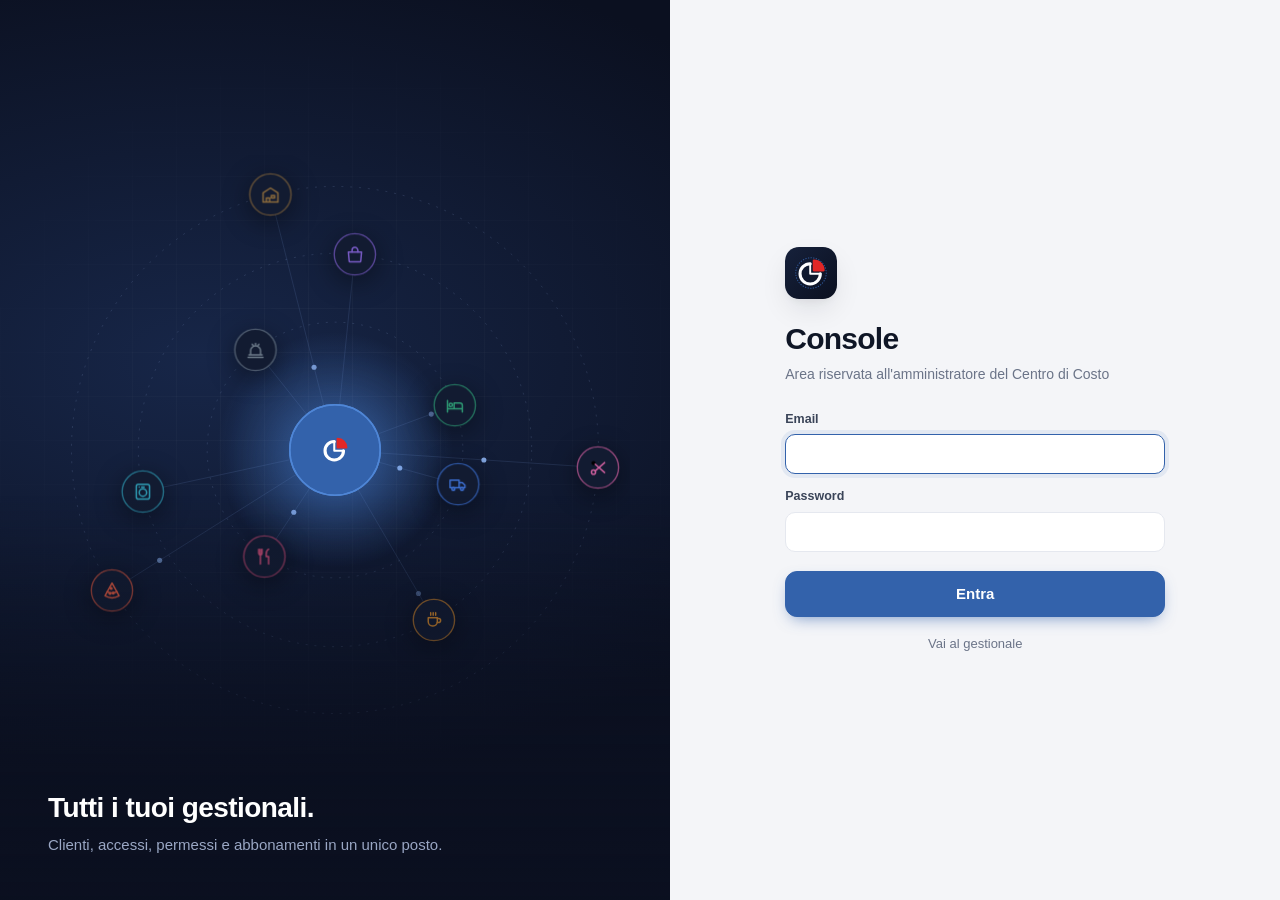
==== console/index.html @ 6904e540 "v102: Console di amministrazione separata (clienti, utenti e permessi, abbonamenti, accessi, registr" ====
<!doctype html>
<html lang="it">
<head>
  <meta charset="utf-8">
  <meta http-equiv="Content-Security-Policy" content="default-src 'self'; script-src 'self'; style-src 'self' 'unsafe-inline' https://fonts.googleapis.com; font-src https://fonts.gstatic.com; img-src 'self' data:; connect-src 'self' https://script.google.com https://script.googleusercontent.com; manifest-src 'self'; object-src 'none'; base-uri 'self'; form-action 'none'">
  <meta name="referrer" content="no-referrer">
  <meta name="robots" content="noindex, nofollow">
  <meta name="viewport" content="width=device-width, initial-scale=1, viewport-fit=cover">
  <title>Console · Centro di Costo</title>
  <meta name="theme-color" content="#0b1020">
  <script src="theme.js?v=1"></script>
  <meta name="apple-mobile-web-app-capable" content="yes">
  <meta name="mobile-web-app-capable" content="yes">
  <meta name="apple-mobile-web-app-status-bar-style" content="black-translucent">
  <meta name="apple-mobile-web-app-title" content="Console">
  <link rel="manifest" href="manifest.json">
  <link rel="icon" href="logo.svg" type="image/svg+xml">
  <link rel="apple-touch-icon" href="icon-192.png">
  <link rel="preconnect" href="https://fonts.googleapis.com"><link rel="preconnect" href="https://fonts.gstatic.com" crossorigin>
  <link href="https://fonts.googleapis.com/css2?family=Inter:wght@400;500;600;700&display=swap" rel="stylesheet">
  <link rel="stylesheet" href="console.css?v=1">
</head>
<body>
  <!-- ACCESSO -->
  <main id="gate" class="gate" hidden>
    <section class="gate-art" aria-hidden="true">
      <svg id="orbit" viewBox="0 0 600 600"></svg>
      <div class="gate-claim"><b>Tutti i tuoi gestionali.</b><span>Clienti, accessi, permessi e abbonamenti in un unico posto.</span></div>
    </section>
    <section class="gate-box">
      <form id="gate-form" class="gate-card" autocomplete="on" novalidate>
        <img src="logo.svg" alt="" class="gate-logo" width="52" height="52">
        <h1>Console</h1>
        <p class="gate-sub">Area riservata all'amministratore del Centro di Costo</p>
        <label class="fl"><span>Email</span><input id="g-email" type="email" autocomplete="username" inputmode="email" required></label>
        <label class="fl"><span>Password</span><input id="g-pw" type="password" autocomplete="current-password" required></label>
        <p id="gate-err" class="gate-err" role="alert" hidden></p>
        <button class="btn primary lg" id="g-go" type="submit"><span>Entra</span></button>
        <a class="gate-alt" href="../">Vai al gestionale</a>
      </form>
    </section>
  </main>

  <!-- CONSOLE -->
  <div id="app" class="app" hidden>
    <aside id="side" class="side">
      <div class="side-brand"><img src="logo.svg" alt="" width="34" height="34"><div><b>Console</b><span>Centro di Costo</span></div></div>
      <nav class="side-nav" id="nav">
        <a href="#panoramica" data-v="panoramica"><svg viewBox="0 0 24 24"><rect x="3" y="3" width="7" height="9" rx="1.5"/><rect x="14" y="3" width="7" height="5" rx="1.5"/><rect x="14" y="12" width="7" height="9" rx="1.5"/><rect x="3" y="16" width="7" height="5" rx="1.5"/></svg><span>Panoramica</span></a>
        <a href="#clienti" data-v="clienti"><svg viewBox="0 0 24 24"><path d="M3 21V8l9-5 9 5v13"/><path d="M9 21v-6h6v6"/></svg><span>Clienti</span><em id="nb-cli"></em></a>
        <a href="#utenti" data-v="utenti"><svg viewBox="0 0 24 24"><circle cx="9" cy="8" r="3.5"/><path d="M2.5 20a6.5 6.5 0 0 1 13 0"/><path d="M16 4.5a3.5 3.5 0 0 1 0 7M18.5 20a6.5 6.5 0 0 0-2.8-5.3"/></svg><span>Utenti e permessi</span></a>
        <a href="#incassi" data-v="incassi"><svg viewBox="0 0 24 24"><rect x="2.5" y="6" width="19" height="13" rx="2"/><path d="M2.5 10h19M6.5 15h4"/></svg><span>Abbonamenti</span><em id="nb-inc" class="warn"></em></a>
        <a href="#accessi" data-v="accessi"><svg viewBox="0 0 24 24"><rect x="5" y="11" width="14" height="10" rx="2"/><path d="M8 11V8a4 4 0 0 1 8 0v3"/></svg><span>Accessi</span><em id="nb-live" class="live"></em></a>
        <a href="#registro" data-v="registro"><svg viewBox="0 0 24 24"><path d="M12 8v4l2.5 2.5"/><circle cx="12" cy="12" r="9"/></svg><span>Registro attività</span></a>
        <a href="#impostazioni" data-v="impostazioni"><svg viewBox="0 0 24 24"><circle cx="12" cy="12" r="3"/><path d="M19.4 15a1.7 1.7 0 0 0 .3 1.8l.1.1a2 2 0 1 1-2.8 2.8l-.1-.1a1.7 1.7 0 0 0-1.8-.3 1.7 1.7 0 0 0-1 1.5V21a2 2 0 1 1-4 0v-.1a1.7 1.7 0 0 0-1.1-1.5 1.7 1.7 0 0 0-1.8.3l-.1.1a2 2 0 1 1-2.8-2.8l.1-.1a1.7 1.7 0 0 0 .3-1.8 1.7 1.7 0 0 0-1.5-1H3a2 2 0 1 1 0-4h.1a1.7 1.7 0 0 0 1.5-1.1 1.7 1.7 0 0 0-.3-1.8l-.1-.1a2 2 0 1 1 2.8-2.8l.1.1a1.7 1.7 0 0 0 1.8.3H9a1.7 1.7 0 0 0 1-1.5V3a2 2 0 1 1 4 0v.1a1.7 1.7 0 0 0 1 1.5 1.7 1.7 0 0 0 1.8-.3l.1-.1a2 2 0 1 1 2.8 2.8l-.1.1a1.7 1.7 0 0 0-.3 1.8V9a1.7 1.7 0 0 0 1.5 1H21a2 2 0 1 1 0 4h-.1a1.7 1.7 0 0 0-1.5 1z"/></svg><span>Impostazioni</span></a>
      </nav>
      <a class="side-ext" href="../" target="_blank" rel="noopener"><svg viewBox="0 0 24 24"><path d="M14 4h6v6M20 4l-9 9M18 14v5a1 1 0 0 1-1 1H5a1 1 0 0 1-1-1V7a1 1 0 0 1 1-1h5"/></svg><span>Apri il mio gestionale</span></a>
      <div class="side-me" id="side-me"></div>
    </aside>
    <div class="scrim" id="scrim" hidden></div>
    <div class="main">
      <header class="top">
        <button class="ib menu" id="menu-btn" type="button" aria-label="Menu"><svg viewBox="0 0 24 24"><path d="M4 7h16M4 12h16M4 17h10"/></svg></button>
        <div class="top-t"><h2 id="title">Panoramica</h2><span id="subtitle"></span></div>
        <label class="search" id="search-w"><svg viewBox="0 0 24 24"><circle cx="11" cy="11" r="7"/><path d="m20 20-3.5-3.5"/></svg><input id="search" type="search" placeholder="Cerca clienti e utenti…" autocomplete="off"><kbd>/</kbd><div class="search-res" id="search-res" hidden></div></label>
        <span class="sync" id="sync" title="Dati aggiornati"><i></i></span>
        <button class="btn primary" id="new-client" type="button"><svg viewBox="0 0 24 24"><path d="M12 5v14M5 12h14"/></svg><span>Nuovo cliente</span></button>
      </header>
      <section id="view" class="view" aria-live="polite"></section>
    </div>
  </div>

  <!-- pannello laterale (dettaglio cliente / utente) -->
  <aside id="drawer" class="drawer" hidden aria-modal="true" role="dialog"><div class="drawer-in" id="drawer-in"></div></aside>
  <!-- finestre -->
  <div id="modal" class="modal" hidden role="dialog" aria-modal="true"><div class="modal-card" id="modal-card"></div></div>
  <div id="toast" class="toast" role="status" hidden></div>
  <div id="splash" class="splash" aria-hidden="true"><img src="logo.svg" alt="" width="64" height="64"><i></i></div>

  <script src="../settori.js?v=101"></script>
  <script src="console.js?v=1"></script>
</body>
</html>
---- console/console.css ----
/* Centro di Costo — Console di amministrazione */
:root {
  --bg: #f4f5f8; --panel: #ffffff; --panel2: #f8f9fb; --ink: #0f1626; --ink2: #3a4458; --mut: #6b7488; --line: #e5e8ef; --line2: #eef0f4;
  --acc: #3362ab; --acc2: #4f86d6; --accs: rgba(51, 98, 171, .09); --ok: #138a63; --oks: rgba(19, 138, 99, .1); --warn: #b9740c; --warns: rgba(217, 138, 20, .12); --bad: #c93a52; --bads: rgba(201, 58, 82, .1);
  --side: #0b1020; --side2: #121a30; --sidei: #c9d2e6; --sidem: #7d89a6;
  --sh1: 0 1px 2px rgba(16, 24, 40, .05), 0 1px 3px rgba(16, 24, 40, .04); --sh2: 0 12px 32px -8px rgba(16, 24, 40, .16), 0 4px 10px -4px rgba(16, 24, 40, .08); --sh3: 0 30px 80px -20px rgba(10, 18, 40, .35);
  --r: 14px; --r2: 10px; --ease: cubic-bezier(.2, .8, .2, 1); --spring: cubic-bezier(.34, 1.4, .5, 1);
  --font: Inter, -apple-system, BlinkMacSystemFont, 'Segoe UI', Roboto, sans-serif; --mono: ui-monospace, 'SF Mono', Menlo, Consolas, monospace;
  color-scheme: light;
}
@media (prefers-color-scheme: dark) { :root:not([data-theme="light"]) {
  --bg: #0a0e17; --panel: #111725; --panel2: #151c2c; --ink: #e9edf5; --ink2: #c3cad8; --mut: #8b95ab; --line: #1f2839; --line2: #192131;
  --acc: #5b8fe0; --acc2: #7aa6ec; --accs: rgba(91, 143, 224, .13); --ok: #34c08e; --oks: rgba(52, 192, 142, .12); --warn: #e8a640; --warns: rgba(232, 166, 64, .13); --bad: #ef6b80; --bads: rgba(239, 107, 128, .12);
  --side: #070a12; --side2: #0f1525; --sh1: 0 1px 2px rgba(0, 0, 0, .3); --sh2: 0 14px 36px -10px rgba(0, 0, 0, .6); --sh3: 0 30px 80px -20px rgba(0, 0, 0, .7); color-scheme: dark; } }
:root[data-theme="dark"] {
  --bg: #0a0e17; --panel: #111725; --panel2: #151c2c; --ink: #e9edf5; --ink2: #c3cad8; --mut: #8b95ab; --line: #1f2839; --line2: #192131;
  --acc: #5b8fe0; --acc2: #7aa6ec; --accs: rgba(91, 143, 224, .13); --ok: #34c08e; --oks: rgba(52, 192, 142, .12); --warn: #e8a640; --warns: rgba(232, 166, 64, .13); --bad: #ef6b80; --bads: rgba(239, 107, 128, .12);
  --side: #070a12; --side2: #0f1525; --sh1: 0 1px 2px rgba(0, 0, 0, .3); --sh2: 0 14px 36px -10px rgba(0, 0, 0, .6); --sh3: 0 30px 80px -20px rgba(0, 0, 0, .7); color-scheme: dark;
}
* { box-sizing: border-box; }
html, body { margin: 0; height: 100%; }
body { background: var(--bg); color: var(--ink); font: 14px/1.45 var(--font); -webkit-font-smoothing: antialiased; -webkit-tap-highlight-color: transparent; overflow: hidden; }
[hidden] { display: none !important; }
a { color: inherit; text-decoration: none; }
button { font: inherit; color: inherit; cursor: pointer; }
input, select, textarea { font: inherit; color: inherit; }
h1, h2, h3, h4 { margin: 0; letter-spacing: -.01em; }
svg.i, .btn svg, .ib svg, .side-nav svg, .side-ext svg, .search svg, .filter svg { width: 18px; height: 18px; fill: none; stroke: currentColor; stroke-width: 1.8; stroke-linecap: round; stroke-linejoin: round; flex: none; }
.muted { color: var(--mut); } .small { font-size: 12.5px; } .pad { padding: 6px 2px; } .foot { margin: 14px 2px 0; }
.mono { font-family: var(--mono); letter-spacing: .02em; } .up { text-transform: uppercase; }
.link:hover { color: var(--acc); }

/* ---------- pulsanti ---------- */
.btn { display: inline-flex; align-items: center; justify-content: center; gap: 7px; height: 38px; padding: 0 15px; border-radius: 10px; border: 1px solid var(--line); background: var(--panel); color: var(--ink); font-weight: 600; font-size: 13.5px; white-space: nowrap; transition: transform .15s var(--ease), background .15s, border-color .15s, box-shadow .15s; box-shadow: var(--sh1); }
.btn:hover { border-color: color-mix(in srgb, var(--line) 50%, var(--mut)); }
.btn:active { transform: scale(.97); }
.btn.primary { background: var(--acc); border-color: var(--acc); color: #fff; box-shadow: 0 6px 16px -6px color-mix(in srgb, var(--acc) 70%, transparent); }
.btn.primary:hover { background: color-mix(in srgb, var(--acc) 88%, #000); }
.btn.ghost { background: transparent; box-shadow: none; border-color: transparent; color: var(--ink2); }
.btn.ghost:hover { background: var(--panel2); border-color: var(--line); }
.btn.danger { background: var(--bad); border-color: var(--bad); color: #fff; }
.btn.warn { color: var(--warn); border-color: color-mix(in srgb, var(--warn) 40%, var(--line)); }
.btn.sm { height: 32px; padding: 0 11px; font-size: 12.5px; border-radius: 9px; }
.btn.lg { height: 46px; font-size: 15px; border-radius: 12px; }
.btn:disabled { opacity: .55; pointer-events: none; }
.btn.loading span { opacity: 0; } .btn.loading { position: relative; }
.btn.loading::after { content: ''; position: absolute; width: 18px; height: 18px; border-radius: 50%; border: 2px solid rgba(255, 255, 255, .35); border-top-color: #fff; animation: spin .7s linear infinite; }
.ib { display: inline-grid; place-items: center; width: 36px; height: 36px; border-radius: 10px; border: 0; background: transparent; color: var(--mut); transition: background .15s, color .15s; }
.ib:hover { background: var(--panel2); color: var(--ink); }
.ib.sm { width: 30px; height: 30px; } .ib.sm svg { width: 16px; height: 16px; }
.spin { display: inline-block; width: 16px; height: 16px; border-radius: 50%; border: 2px solid color-mix(in srgb, var(--acc) 25%, transparent); border-top-color: var(--acc); animation: spin .7s linear infinite; vertical-align: -3px; }
@keyframes spin { to { transform: rotate(360deg); } }

/* ---------- campi ---------- */
.fl { display: grid; gap: 6px; margin: 0 0 13px; min-width: 0; }
.fl > span { font-size: 12.5px; font-weight: 600; color: var(--ink2); }
.fl input, .fl select, .fl textarea { width: 100%; height: 40px; padding: 0 12px; border-radius: 10px; border: 1px solid var(--line); background: var(--panel); outline: none; transition: border-color .15s, box-shadow .15s; font-size: 14px; }
.fl textarea { height: auto; padding: 10px 12px; resize: vertical; }
.fl input:focus, .fl select:focus, .fl textarea:focus { border-color: var(--acc); box-shadow: 0 0 0 4px var(--accs); }
.fl input:disabled { background: var(--panel2); color: var(--mut); }
.row { display: grid; grid-template-columns: 1fr 1fr; gap: 0 12px; } .row.three { grid-template-columns: repeat(3, 1fr); }
.check { display: flex; align-items: flex-start; gap: 10px; margin: 4px 0 14px; cursor: pointer; font-weight: 500; }
.check input { width: 18px; height: 18px; margin: 1px 0 0; accent-color: var(--acc); flex: none; }
.check.big { padding: 12px 14px; border: 1px solid var(--line); border-radius: 12px; background: var(--panel2); }
.check span { display: grid; gap: 2px; } .check small { color: var(--mut); font-weight: 400; }
/* interruttore */
.sw { appearance: none; -webkit-appearance: none; width: 42px; height: 24px; border-radius: 99px; background: color-mix(in srgb, var(--mut) 35%, var(--line)); position: relative; cursor: pointer; flex: none; transition: background .2s; margin: 0; }
.sw::after { content: ''; position: absolute; top: 3px; left: 3px; width: 18px; height: 18px; border-radius: 50%; background: #fff; box-shadow: 0 1px 3px rgba(0, 0, 0, .25); transition: transform .25s var(--spring); }
.sw:checked { background: var(--acc); } .sw:checked::after { transform: translateX(18px); }
.sw:focus-visible { outline: 3px solid var(--accs); }
/* scelte segmentate */
.seg { display: grid; grid-template-columns: 1fr 1fr; gap: 8px; margin: 0 0 12px; }
.seg-o { position: relative; cursor: pointer; }
.seg-o input { position: absolute; opacity: 0; }
.seg-o span { display: grid; gap: 1px; padding: 10px 12px; border-radius: 11px; border: 1.5px solid var(--line); background: var(--panel); transition: border-color .15s, background .15s, box-shadow .15s; }
.seg-o b { font-size: 13.5px; } .seg-o small { color: var(--mut); font-size: 12px; }
.seg-o input:checked + span { border-color: var(--acc); background: var(--accs); box-shadow: 0 0 0 3px var(--accs); }
.seg-o.bloccato input:checked + span { border-color: var(--bad); background: var(--bads); box-shadow: 0 0 0 3px var(--bads); }
.seg-o input:focus-visible + span { outline: 2px solid var(--acc); }
.segm { display: inline-flex; padding: 3px; border-radius: 10px; background: var(--panel2); border: 1px solid var(--line); }
.segm button { border: 0; background: transparent; padding: 5px 11px; border-radius: 7px; font-size: 12.5px; font-weight: 600; color: var(--mut); }
.segm button.on { background: var(--panel); color: var(--ink); box-shadow: var(--sh1); }

/* ---------- pillole e stati ---------- */
.pill { display: inline-flex; align-items: center; gap: 5px; height: 22px; padding: 0 8px; border-radius: 99px; font-size: 11.5px; font-weight: 600; background: var(--panel2); color: var(--ink2); border: 1px solid var(--line); white-space: nowrap; }
.pill svg { width: 13px; height: 13px; }
.pill.ok { background: var(--oks); color: var(--ok); border-color: transparent; } .pill.warn { background: var(--warns); color: var(--warn); border-color: transparent; } .pill.bad { background: var(--bads); color: var(--bad); border-color: transparent; }
.pill.p-pro { background: linear-gradient(135deg, #2b4f8f, #5a3fa8); color: #fff; border-color: transparent; } .pill.p-base { background: var(--accs); color: var(--acc); border-color: transparent; } .pill.p-prova { background: var(--warns); color: var(--warn); border-color: transparent; }
.pill.r-lettura { background: var(--panel2); } .pill.r-admin { background: var(--side); color: #fff; border-color: transparent; } .pill.lim { background: var(--warns); color: var(--warn); border-color: transparent; }
.pill.code { cursor: pointer; font-family: var(--mono); } .pill.code:hover { border-color: var(--acc); color: var(--acc); }
.st { display: inline-flex; align-items: center; gap: 6px; font-size: 12px; font-weight: 600; }
.st i { width: 8px; height: 8px; border-radius: 50%; background: currentColor; box-shadow: 0 0 0 3px color-mix(in srgb, currentColor 18%, transparent); }
.st-on { color: var(--ok); } .st-soon { color: var(--warn); } .st-late { color: var(--bad); } .st-off { color: var(--mut); }
.st-on i { animation: beat 2.4s ease-in-out infinite; }
@keyframes beat { 50% { box-shadow: 0 0 0 6px color-mix(in srgb, currentColor 0%, transparent); } }
.late { color: var(--bad); } .soon { color: var(--warn); }
.live { color: var(--ok); font-weight: 600; }
.you { font-style: normal; font-size: 10.5px; font-weight: 700; padding: 1px 6px; border-radius: 6px; background: var(--accs); color: var(--acc); margin-left: 4px; vertical-align: 1px; }
.av { display: inline-grid; place-items: center; width: 38px; height: 38px; border-radius: 50%; background: linear-gradient(135deg, color-mix(in srgb, var(--acc) 22%, var(--panel)), color-mix(in srgb, var(--acc) 8%, var(--panel))); color: var(--acc); font-weight: 700; font-size: 13px; flex: none; position: relative; letter-spacing: .02em; }
.av.on::after { content: ''; position: absolute; right: -1px; bottom: -1px; width: 11px; height: 11px; border-radius: 50%; background: var(--ok); border: 2px solid var(--panel); }
.av.sm { width: 32px; height: 32px; font-size: 11.5px; } .av.xs { width: 26px; height: 26px; font-size: 10px; border: 2px solid var(--panel); } .av.lg { width: 58px; height: 58px; font-size: 19px; }
.av.more { background: var(--panel2); color: var(--mut); }
.tile { display: inline-grid; place-items: center; width: 42px; height: 42px; border-radius: 12px; flex: none; background: color-mix(in srgb, var(--c) 14%, var(--panel)); color: var(--c); box-shadow: inset 0 0 0 1px color-mix(in srgb, var(--c) 18%, transparent); }
.tile svg { width: 22px; height: 22px; fill: none; stroke: currentColor; stroke-width: 1.7; stroke-linecap: round; stroke-linejoin: round; }
.tile.sm { width: 34px; height: 34px; border-radius: 10px; } .tile.sm svg { width: 18px; height: 18px; }
.tile.xs { width: 24px; height: 24px; border-radius: 7px; } .tile.xs svg { width: 14px; height: 14px; }
.tile.lg { width: 58px; height: 58px; border-radius: 16px; } .tile.lg svg { width: 30px; height: 30px; }
.tile.xl { width: 84px; height: 84px; border-radius: 24px; } .tile.xl svg { width: 42px; height: 42px; }

/* ---------- accesso ---------- */
.gate { position: fixed; inset: 0; display: grid; grid-template-columns: 1.1fr 1fr; background: var(--side); color: #fff; overflow: auto; }
.gate-art { position: relative; display: grid; place-items: center; overflow: hidden; background: radial-gradient(1200px 700px at 30% 40%, #172648 0%, #0b1020 60%); }
.gate-art::before { content: ''; position: absolute; inset: 0; background-image: linear-gradient(rgba(255, 255, 255, .035) 1px, transparent 1px), linear-gradient(90deg, rgba(255, 255, 255, .035) 1px, transparent 1px); background-size: 44px 44px; mask-image: radial-gradient(circle at 50% 45%, #000 0%, transparent 70%); }
#orbit { width: min(88%, 620px); height: auto; position: relative; }
.o-ring { fill: none; stroke: rgba(160, 185, 235, .16); stroke-width: 1; stroke-dasharray: 2 7; animation: ringin 1.4s var(--ease) both; animation-delay: calc(var(--i) * 140ms); transform-origin: 300px 300px; }
@keyframes ringin { from { opacity: 0; transform: scale(.7); } }
.o-glow { animation: glow 4s ease-in-out infinite; transform-origin: 300px 300px; } @keyframes glow { 50% { opacity: .6; transform: scale(1.08); } }
.o-hub-b { fill: #3362ab; filter: drop-shadow(0 10px 30px rgba(51, 98, 171, .6)); }
.o-pulse { fill: none; stroke: #4f86d6; stroke-width: 1.5; transform-origin: 300px 300px; animation: pulse 3s ease-out infinite; } .o-pulse.d2 { animation-delay: 1.5s; }
@keyframes pulse { from { transform: scale(1); opacity: .8; } to { transform: scale(2.6); opacity: 0; } }
.o-link { stroke: rgba(130, 165, 230, .14); stroke-width: 1; }
.o-pkt { fill: #8fb6f5; }
.o-node > circle { fill: #121b31; stroke: color-mix(in srgb, var(--c) 70%, #fff 0%); stroke-width: 1.4; filter: drop-shadow(0 6px 14px rgba(0, 0, 0, .45)); }
.o-node path, .o-node circle:not(:first-child), .o-node rect { fill: none; stroke: var(--c); stroke-width: 1.8; stroke-linecap: round; stroke-linejoin: round; }
.o-node { animation: nodein .9s var(--spring) both; animation-delay: calc(300ms + var(--i) * 70ms); }
@keyframes nodein { from { opacity: 0; } }
.gate-art::after { content: ''; position: absolute; inset: 55% 0 0; background: linear-gradient(transparent, rgba(11, 16, 32, .92)); pointer-events: none; }
.gate-claim { z-index: 1; position: absolute; left: 48px; bottom: 44px; display: grid; gap: 6px; max-width: 420px; animation: up .9s .5s var(--ease) both; }
.gate-claim b { font-size: 28px; letter-spacing: -.02em; } .gate-claim span { color: #9aa7c4; font-size: 15px; }
.gate-box { display: grid; place-items: center; padding: 32px 20px; background: var(--bg); color: var(--ink); }
.gate-card { width: min(380px, 100%); display: grid; animation: up .7s var(--ease) both; }
.gate-logo { border-radius: 14px; box-shadow: var(--sh2); margin-bottom: 18px; }
.gate-card h1 { font-size: 30px; letter-spacing: -.025em; }
.gate-sub { color: var(--mut); margin: 4px 0 26px; }
.gate-card .btn { margin-top: 6px; }
.gate-err { margin: 0 0 10px; padding: 10px 12px; border-radius: 10px; background: var(--bads); color: var(--bad); font-weight: 500; font-size: 13px; }
.gate-alt { justify-self: center; margin-top: 18px; color: var(--mut); font-size: 13px; } .gate-alt:hover { color: var(--acc); }
.shake { animation: shake .45s; } @keyframes shake { 20%, 60% { transform: translateX(-7px); } 40%, 80% { transform: translateX(7px); } }
@keyframes up { from { opacity: 0; transform: translateY(14px); } }

/* ---------- struttura ---------- */
.app { display: grid; grid-template-columns: 252px 1fr; height: 100%; }
.side { background: var(--side); color: var(--sidei); display: flex; flex-direction: column; padding: 18px 12px 12px; min-height: 0; position: relative; overflow: hidden; }
.side::before { content: ''; position: absolute; inset: -40% -60% auto auto; width: 340px; height: 340px; background: radial-gradient(circle, rgba(79, 134, 214, .22), transparent 70%); pointer-events: none; }
.side-brand { display: flex; align-items: center; gap: 11px; padding: 4px 10px 22px; position: relative; }
.side-brand img { border-radius: 10px; box-shadow: 0 6px 16px rgba(0, 0, 0, .4); }
.side-brand div { display: grid; line-height: 1.2; } .side-brand b { color: #fff; font-size: 15.5px; } .side-brand span { color: var(--sidem); font-size: 12px; }
.side-nav { display: grid; gap: 2px; position: relative; }
.side-nav a, .side-ext { display: flex; align-items: center; gap: 11px; height: 40px; padding: 0 12px; border-radius: 10px; color: var(--sidei); font-weight: 500; transition: background .15s, color .15s; position: relative; }
.side-nav a:hover, .side-ext:hover { background: rgba(255, 255, 255, .05); color: #fff; }
.side-nav a.on { background: linear-gradient(90deg, rgba(79, 134, 214, .22), rgba(79, 134, 214, .06)); color: #fff; }
.side-nav a.on::before { content: ''; position: absolute; left: -12px; top: 9px; bottom: 9px; width: 3px; border-radius: 0 3px 3px 0; background: #6fa0ea; animation: barin .3s var(--ease); }
@keyframes barin { from { transform: scaleY(0); } }
.side-nav a.on svg { color: #8fb6f5; }
.side-nav em { margin-left: auto; font-style: normal; font-size: 11px; font-weight: 700; min-width: 20px; height: 20px; padding: 0 6px; border-radius: 99px; display: grid; place-items: center; background: rgba(255, 255, 255, .08); color: var(--sidei); }
.side-nav em:empty { display: none; } .side-nav em.warn { background: rgba(232, 166, 64, .2); color: #f1bb62; } .side-nav em.live { background: rgba(52, 192, 142, .18); color: #4fd6a4; }
.side-nav em.live::before { content: ''; width: 6px; height: 6px; border-radius: 50%; background: currentColor; margin-right: 4px; animation: blink 1.6s infinite; display: inline-block; }
.side-nav em.live { display: inline-flex; align-items: center; }
@keyframes blink { 50% { opacity: .3; } }
.side-ext { margin-top: auto; color: var(--sidem); font-size: 13px; }
.side-me { display: flex; align-items: center; gap: 10px; padding: 12px 8px 4px; margin-top: 8px; border-top: 1px solid rgba(255, 255, 255, .07); }
.side-me .av { background: rgba(255, 255, 255, .08); color: #fff; }
.side-me div { display: grid; min-width: 0; flex: 1; line-height: 1.3; } .side-me b { color: #fff; font-size: 13px; } .side-me span { color: var(--sidem); font-size: 11.5px; overflow: hidden; text-overflow: ellipsis; white-space: nowrap; }
.side-me .ib { color: var(--sidem); } .side-me .ib:hover { background: rgba(255, 255, 255, .07); color: #fff; }
.main { display: flex; flex-direction: column; min-width: 0; min-height: 0; }
.top { display: flex; align-items: center; gap: 14px; padding: 16px 28px; border-bottom: 1px solid var(--line); background: color-mix(in srgb, var(--bg) 85%, transparent); backdrop-filter: blur(12px); position: relative; z-index: 5; }
.top .menu { display: none; }
.top-t { display: grid; min-width: 0; flex: 1; } .top-t h2 { font-size: 21px; letter-spacing: -.02em; } .top-t span { color: var(--mut); font-size: 13px; white-space: nowrap; overflow: hidden; text-overflow: ellipsis; }
.top-t span::first-letter { text-transform: uppercase; }
.search { position: relative; display: flex; align-items: center; gap: 8px; width: 290px; height: 38px; padding: 0 10px 0 12px; border-radius: 10px; border: 1px solid var(--line); background: var(--panel); color: var(--mut); transition: border-color .15s, box-shadow .15s, width .3s var(--ease); }
.search:focus-within { border-color: var(--acc); box-shadow: 0 0 0 4px var(--accs); width: 340px; }
.search input { flex: 1; min-width: 0; border: 0; outline: 0; background: transparent; color: var(--ink); height: 100%; }
.search kbd { font: 600 11px var(--font); padding: 1px 6px; border-radius: 5px; border: 1px solid var(--line); color: var(--mut); }
.search-res { position: absolute; top: calc(100% + 6px); left: 0; right: 0; background: var(--panel); border: 1px solid var(--line); border-radius: 12px; box-shadow: var(--sh2); padding: 6px; z-index: 30; animation: pop .18s var(--ease); max-height: 70vh; overflow: auto; }
.search-res small { display: block; padding: 6px 8px 3px; color: var(--mut); font-size: 11px; font-weight: 700; text-transform: uppercase; letter-spacing: .05em; }
.search-res a { display: flex; align-items: center; gap: 10px; padding: 7px 8px; border-radius: 8px; color: var(--ink); }
.search-res a:hover { background: var(--panel2); }
.search-res a span { display: grid; min-width: 0; } .search-res em { font-style: normal; color: var(--mut); font-size: 12px; }
.search-res p { margin: 8px; color: var(--mut); }
@keyframes pop { from { opacity: 0; transform: translateY(-4px) scale(.98); } }
.sync { width: 10px; height: 10px; border-radius: 50%; display: grid; place-items: center; flex: none; }
.sync i { width: 8px; height: 8px; border-radius: 50%; background: var(--mut); }
.sync.ok i { background: var(--ok); } .sync.err i { background: var(--bad); } .sync.old i { background: var(--warn); }
.sync.busy i { background: var(--acc); animation: blink .8s infinite; }
.view { flex: 1; overflow: auto; padding: 24px 28px 48px; scroll-behavior: auto; }
.view > *, .view .stag > *, .view .card { animation: up .55s var(--ease) both; }
.view .stag > * { animation-delay: calc(var(--i, 0) * 50ms); }
.view .stag > :nth-child(1) { --i: 0; } .view .stag > :nth-child(2) { --i: 1; } .view .stag > :nth-child(3) { --i: 2; } .view .stag > :nth-child(4) { --i: 3; } .view .stag > :nth-child(5) { --i: 4; } .view .stag > :nth-child(6) { --i: 5; } .view .stag > :nth-child(7) { --i: 6; } .view .stag > :nth-child(n+8) { --i: 7; }
.view .stag-1 { animation-delay: 120ms; } .view .stag-2 { animation-delay: 180ms; } .view .stag-3 { animation-delay: 240ms; } .view .stag-4 { animation-delay: 300ms; }
.view.still *, .view.still { animation: none !important; }

/* ---------- griglie, card, kpi ---------- */
.grid { display: grid; gap: 16px; margin-bottom: 16px; }
.grid.kpis { grid-template-columns: repeat(4, minmax(0, 1fr)); } .grid.kpis.three { grid-template-columns: repeat(3, minmax(0, 1fr)); }
.grid.two { grid-template-columns: minmax(0, 1.35fr) minmax(0, 1fr); } .grid.two.wide-l { grid-template-columns: minmax(0, 1.6fr) minmax(0, 1fr); }
.card { background: var(--panel); border: 1px solid var(--line); border-radius: var(--r); padding: 18px 20px; box-shadow: var(--sh1); min-width: 0; margin-bottom: 16px; }
.grid > .card { margin-bottom: 0; }
.card.flat { box-shadow: none; padding: 10px 14px; }
.card-h { display: flex; align-items: center; gap: 10px; margin-bottom: 14px; } .card-h h3 { font-size: 15px; flex: 1; }
.kpi { position: relative; display: grid; gap: 4px; align-content: start; padding: 16px 18px; background: var(--panel); border: 1px solid var(--line); border-radius: var(--r); box-shadow: var(--sh1); overflow: hidden; min-width: 0; transition: transform .2s var(--ease), box-shadow .2s; }
a.kpi:hover { transform: translateY(-2px); box-shadow: var(--sh2); }
.kpi-l { color: var(--mut); font-size: 12.5px; font-weight: 600; }
.kpi b { font-size: 28px; letter-spacing: -.03em; font-weight: 700; font-variant-numeric: tabular-nums; line-height: 1.15; }
.kpi small { color: var(--mut); font-size: 12px; white-space: nowrap; overflow: hidden; text-overflow: ellipsis; position: relative; }
.kpi.acc { background: linear-gradient(140deg, color-mix(in srgb, var(--acc) 10%, var(--panel)), var(--panel) 60%); }
.kpi.warn b { color: var(--warn); }
.kpi.live b::after { content: ''; display: inline-block; width: 8px; height: 8px; border-radius: 50%; background: var(--ok); margin-left: 8px; vertical-align: 6px; box-shadow: 0 0 0 0 var(--ok); animation: ping 2s infinite; }
@keyframes ping { 0% { box-shadow: 0 0 0 0 color-mix(in srgb, var(--ok) 60%, transparent); } 80%, 100% { box-shadow: 0 0 0 9px transparent; } }
.kpi .spark { position: absolute; right: 12px; top: 14px; width: 92px; height: 30px; opacity: .95; }
.spark .l { fill: none; stroke-width: 2; stroke-linecap: round; stroke-linejoin: round; stroke-dasharray: 1; stroke-dashoffset: 1; animation: draw 1.3s .2s var(--ease) forwards; vector-effect: non-scaling-stroke; }
.spark .a { opacity: .1; animation: fade 1s .6s both; }
.view.still .spark .l, .drawer .spark .l { stroke-dashoffset: 0; }
@keyframes draw { to { stroke-dashoffset: 0; } } @keyframes fade { from { opacity: 0; } }
.sk { position: relative; overflow: hidden; min-height: 104px; }
.sk.tall { min-height: 280px; }
.sk::after { content: ''; position: absolute; inset: 0; background: linear-gradient(100deg, transparent 20%, color-mix(in srgb, var(--line) 70%, transparent) 50%, transparent 80%); animation: shim 1.3s infinite; }
@keyframes shim { from { transform: translateX(-100%); } to { transform: translateX(100%); } }
.kpi.sk i { display: block; height: 10px; border-radius: 6px; background: var(--line2); width: 40%; } .kpi.sk i:nth-child(2) { height: 24px; width: 60%; margin: 6px 0; } .kpi.sk i:nth-child(3) { width: 75%; }
.banner { display: flex; align-items: center; gap: 12px; padding: 13px 16px; border-radius: 12px; background: var(--accs); color: var(--ink); margin-bottom: 16px; }
.banner > svg { color: var(--acc); width: 22px; height: 22px; }
.banner div { display: grid; flex: 1; } .banner span { color: var(--ink2); font-size: 13px; }
.banner.warn { background: var(--warns); } .banner.warn > svg { color: var(--warn); } .banner.bad { background: var(--bads); } .banner.bad > svg { color: var(--bad); }
.empty { display: grid; justify-items: center; text-align: center; gap: 6px; padding: 26px 10px; color: var(--mut); }
.empty b { color: var(--ink); font-size: 15px; } .empty span { max-width: 380px; } .empty .btn { margin-top: 8px; }
.empty-art { width: 120px; height: 80px; fill: none; stroke: color-mix(in srgb, var(--mut) 45%, transparent); stroke-width: 1.5; margin-bottom: 6px; }
.empty-art circle { fill: currentColor; stroke: none; opacity: .5; } .empty-art .ln { stroke: var(--acc); stroke-width: 2.2; stroke-dasharray: 120; stroke-dashoffset: 120; animation: dash 1.6s .3s var(--ease) forwards; stroke-linecap: round; stroke-linejoin: round; }
@keyframes dash { to { stroke-dashoffset: 0; } }

/* ---------- grafici ---------- */
.chart { width: 100%; height: auto; display: block; overflow: visible; }
.chart .grid line { stroke: var(--line2); stroke-width: 1; vector-effect: non-scaling-stroke; }
.chart text { fill: var(--mut); font-size: 11px; font-family: var(--font); }
.bars .bar rect:first-child { fill: color-mix(in srgb, var(--acc) 30%, var(--panel)); transform-box: fill-box; transform-origin: 50% 100%; animation: grow .8s var(--ease) both; animation-delay: calc(var(--i) * 40ms + 100ms); transition: fill .15s; }
.bars .bar.hi rect:first-child { fill: var(--acc); }
.bars .bar:hover rect:first-child { fill: var(--acc2); }
.bars .hit { fill: transparent; }
.bars .val { font-weight: 600; fill: var(--ink2); animation: fade .4s both; animation-delay: calc(var(--i) * 40ms + 700ms); }
@keyframes grow { from { transform: scaleY(0); } }
.mix { display: grid; grid-template-columns: 170px 1fr; gap: 22px; align-items: center; }
.donut { position: relative; width: 170px; height: 170px; }
.donut svg { width: 100%; height: 100%; transform: rotate(-90deg); }
.donut circle { fill: none; stroke-width: 5.2; }
.donut circle:not(.track) { animation: seg 1s var(--ease) both; animation-delay: calc(var(--i) * 120ms + 150ms); stroke-linecap: butt; }
.donut .track { stroke: var(--line2); }
@keyframes seg { from { stroke-dasharray: 0 100; } }
.donut-c { position: absolute; inset: 0; display: grid; place-content: center; text-align: center; }
.donut-c b { font-size: 30px; letter-spacing: -.03em; line-height: 1; } .donut-c span { color: var(--mut); font-size: 12px; }
.legend { list-style: none; margin: 0; padding: 0; display: grid; gap: 7px; }
.legend li { display: flex; align-items: center; gap: 9px; font-size: 13px; }
.legend i { width: 10px; height: 10px; border-radius: 3px; background: var(--c); flex: none; }
.legend span { flex: 1; min-width: 0; overflow: hidden; text-overflow: ellipsis; white-space: nowrap; } .legend b { font-variant-numeric: tabular-nums; }
.plans { display: grid; grid-template-columns: repeat(3, 1fr); gap: 10px; margin-top: 18px; padding-top: 16px; border-top: 1px solid var(--line2); }
.plan { display: grid; gap: 3px; } .plan span { color: var(--mut); font-size: 12px; font-weight: 600; } .plan b { font-size: 19px; }
.plan i { display: block; height: 5px; border-radius: 9px; background: var(--line2); position: relative; overflow: hidden; }
.plan i::after { content: ''; position: absolute; inset: 0 auto 0 0; width: var(--w); border-radius: 9px; background: var(--acc); animation: wgrow 1s .3s var(--ease) both; }
.plan.p-prova i::after { background: var(--warn); } .plan.p-pro i::after { background: linear-gradient(90deg, #2b4f8f, #5a3fa8); }
@keyframes wgrow { from { width: 0; } }
.ring { position: relative; width: 112px; height: 112px; flex: none; }
.ring svg { width: 100%; height: 100%; transform: rotate(-90deg); }
.ring circle { fill: none; stroke-width: 3.4; } .ring .track { stroke: var(--line2); }
.ring .v { stroke: var(--ok); stroke-linecap: round; animation: seg 1.1s .15s var(--ease) both; }
.ring.s-soon .v { stroke: var(--warn); } .ring.s-late .v, .ring.s-off .v { stroke: var(--bad); }
.ring > div { position: absolute; inset: 0; display: grid; place-content: center; text-align: center; }
.ring b { font-size: 26px; letter-spacing: -.03em; line-height: 1; } .ring span { font-size: 11px; color: var(--mut); }

/* ---------- liste ---------- */
.todo { list-style: none; margin: 0; padding: 0; display: grid; }
.todo li { display: flex; align-items: center; gap: 10px; padding: 9px 0; border-top: 1px solid var(--line2); }
.todo li:first-child { border-top: 0; }
.todo li > a { display: flex; align-items: center; gap: 11px; flex: 1; min-width: 0; }
.todo li > a span { display: grid; min-width: 0; } .todo b { font-weight: 600; overflow: hidden; text-overflow: ellipsis; white-space: nowrap; } .todo small { color: var(--mut); font-size: 12px; }
.todo small.late { color: var(--bad); font-weight: 600; } .todo small.soon { color: var(--warn); font-weight: 600; }
.todo .calm { color: var(--ink2); } .todo .calm svg { color: var(--ok); width: 22px; height: 22px; } .todo .calm a { color: var(--acc); font-weight: 600; }
.todo .amt { font-weight: 600; font-variant-numeric: tabular-nums; }
.tl { list-style: none; margin: 0; padding: 0; position: relative; }
.tl::before { content: ''; position: absolute; left: 15px; top: 8px; bottom: 8px; width: 1.5px; background: var(--line2); }
.tl li { display: flex; gap: 12px; padding: 7px 0; position: relative; animation: up .45s var(--ease) both; animation-delay: calc(var(--i) * 35ms + 150ms); }
.tl-i { width: 32px; height: 32px; border-radius: 50%; display: grid; place-items: center; background: var(--panel); border: 1.5px solid var(--line); color: var(--mut); flex: none; position: relative; }
.tl-i svg { width: 15px; height: 15px; }
.tl .t-ok .tl-i { color: var(--ok); border-color: color-mix(in srgb, var(--ok) 35%, var(--line)); background: color-mix(in srgb, var(--ok) 7%, var(--panel)); }
.tl .t-bad .tl-i { color: var(--bad); border-color: color-mix(in srgb, var(--bad) 35%, var(--line)); background: color-mix(in srgb, var(--bad) 7%, var(--panel)); }
.tl .t-acc .tl-i { color: var(--acc); border-color: color-mix(in srgb, var(--acc) 35%, var(--line)); background: color-mix(in srgb, var(--acc) 7%, var(--panel)); }
.tl li > div { display: grid; min-width: 0; padding-top: 1px; } .tl b { font-size: 13.5px; } .tl span { color: var(--ink2); font-size: 13px; overflow-wrap: anywhere; } .tl small { color: var(--mut); font-size: 12px; } .tl small a { color: var(--acc); }

/* ---------- barra filtri ---------- */
.bar { display: flex; align-items: center; gap: 10px; margin-bottom: 18px; flex-wrap: wrap; }
.chips { display: flex; gap: 6px; flex-wrap: wrap; flex: 1; min-width: 0; }
.chip { display: inline-flex; align-items: center; gap: 6px; height: 32px; padding: 0 12px; border-radius: 99px; border: 1px solid var(--line); background: var(--panel); font-size: 13px; font-weight: 600; color: var(--ink2); transition: all .15s; }
.chip em { font-style: normal; font-size: 11.5px; color: var(--mut); font-weight: 600; }
.chip:hover { border-color: color-mix(in srgb, var(--line) 50%, var(--mut)); }
.chip.on { background: var(--ink); border-color: var(--ink); color: var(--panel); } .chip.on em { color: color-mix(in srgb, var(--panel) 70%, transparent); }
.filter { display: flex; align-items: center; gap: 8px; height: 36px; padding: 0 12px; border-radius: 10px; border: 1px solid var(--line); background: var(--panel); color: var(--mut); width: 240px; }
.filter:focus-within { border-color: var(--acc); box-shadow: 0 0 0 4px var(--accs); }
.filter input { border: 0; outline: 0; background: transparent; flex: 1; min-width: 0; height: 100%; color: var(--ink); }
.sec-t { margin: 28px 0 12px; font-size: 13px; color: var(--mut); text-transform: uppercase; letter-spacing: .06em; }

/* ---------- card clienti ---------- */
.cards { display: grid; grid-template-columns: repeat(auto-fill, minmax(300px, 1fr)); gap: 14px; }
.cc { display: grid; gap: 12px; padding: 16px 16px 14px; background: var(--panel); border: 1px solid var(--line); border-radius: var(--r); box-shadow: var(--sh1); position: relative; overflow: hidden; transition: transform .22s var(--ease), box-shadow .22s, border-color .22s; }
.cc::before { content: ''; position: absolute; inset: 0 0 auto; height: 3px; background: var(--c); opacity: 0; transition: opacity .2s; }
.cc:hover { transform: translateY(-3px); box-shadow: var(--sh2); border-color: color-mix(in srgb, var(--c) 35%, var(--line)); }
.cc:hover::before { opacity: 1; }
.cc.s-off { opacity: .72; } .cc.s-off .tile { filter: grayscale(.8); }
.cc-h { display: flex; align-items: center; gap: 12px; }
.cc-n { display: grid; min-width: 0; flex: 1; } .cc-n b { font-size: 15px; overflow: hidden; text-overflow: ellipsis; white-space: nowrap; } .cc-n span { color: var(--mut); font-size: 12.5px; overflow: hidden; text-overflow: ellipsis; white-space: nowrap; }
.cc-s { display: flex; align-items: center; justify-content: space-between; gap: 10px; font-size: 12.5px; }
.meter { height: 5px; border-radius: 9px; background: var(--line2); overflow: hidden; }
.meter i { display: block; height: 100%; width: var(--w); border-radius: 9px; background: var(--ok); animation: wgrow 1s .2s var(--ease) both; }
.meter.s-soon i { background: var(--warn); } .meter.s-late i, .meter.s-off i { background: var(--bad); }
.cc-f { display: flex; align-items: center; gap: 10px; padding-top: 10px; border-top: 1px solid var(--line2); }
.cc-f b { margin-left: auto; font-size: 14px; font-variant-numeric: tabular-nums; } .cc-f b small { color: var(--mut); font-weight: 500; font-size: 11.5px; }
.avs { display: flex; align-items: center; } .avs .av + .av { margin-left: -8px; }
.live-dot { display: inline-flex; align-items: center; gap: 5px; font-size: 11.5px; font-weight: 700; color: var(--ok); }
.live-dot::before { content: ''; width: 7px; height: 7px; border-radius: 50%; background: var(--ok); animation: ping 2s infinite; }
.cards.own .cc { background: var(--panel2); box-shadow: none; }

/* ---------- tabella utenti ---------- */
.table { background: var(--panel); border: 1px solid var(--line); border-radius: var(--r); box-shadow: var(--sh1); overflow: hidden; }
.tr { display: grid; grid-template-columns: minmax(0, 2.2fr) minmax(0, 1.6fr) minmax(0, 1.6fr) minmax(0, 1.2fr) 20px; gap: 14px; align-items: center; padding: 11px 18px; border-top: 1px solid var(--line2); transition: background .15s; }
.view .table.stag > .tr { animation-delay: calc(var(--i, 0) * 25ms); }
.tr:hover:not(.th) { background: var(--panel2); }
.tr.th { border-top: 0; padding: 10px 18px; color: var(--mut); font-size: 12px; font-weight: 600; background: var(--panel2); }
.tr > span { min-width: 0; }
.who { display: flex; align-items: center; gap: 11px; } .who > span:last-child { display: grid; min-width: 0; } .who b { overflow: hidden; text-overflow: ellipsis; white-space: nowrap; } .who small { color: var(--mut); font-size: 12px; overflow: hidden; text-overflow: ellipsis; white-space: nowrap; }
.tr .ws { display: flex; align-items: center; gap: 8px; } .tr .ws > span:last-child { overflow: hidden; text-overflow: ellipsis; white-space: nowrap; }
.tr > span:nth-child(3) { display: flex; gap: 5px; flex-wrap: wrap; }
.when { display: grid; font-size: 12.5px; } .when small { color: var(--mut); font-size: 11.5px; }
.chev { color: var(--mut); font-size: 20px; text-align: right; }

/* ---------- pannello laterale ---------- */
.drawer { position: fixed; inset: 0; z-index: 40; background: rgba(8, 12, 22, .35); backdrop-filter: blur(2px); display: flex; justify-content: flex-end; }
.drawer.in { animation: fade .25s both; } .drawer.in .drawer-in { animation: slide .38s var(--ease) both; }
.drawer.out { animation: fade .2s reverse both; } .drawer.out .drawer-in { animation: slide .22s ease-in reverse both; }
@keyframes slide { from { transform: translateX(100%); } }
.drawer-in { width: min(620px, 100%); height: 100%; background: var(--bg); box-shadow: var(--sh3); display: flex; flex-direction: column; min-height: 0; }
.dw-h { padding: 14px 22px 0; background: var(--panel); border-bottom: 1px solid var(--line); position: relative; }
.dw-h::before { content: ''; position: absolute; inset: 0 0 auto; height: 90px; background: linear-gradient(180deg, color-mix(in srgb, var(--c, var(--acc)) 12%, transparent), transparent); pointer-events: none; }
.dw-h > .ib { position: absolute; right: 12px; top: 12px; z-index: 1; }
.dw-id { display: flex; gap: 14px; align-items: center; padding: 12px 40px 14px 0; position: relative; }
.dw-id > div { display: grid; gap: 2px; min-width: 0; } .dw-id h3 { font-size: 20px; letter-spacing: -.02em; } .dw-id > div > span { color: var(--mut); font-size: 13px; overflow-wrap: anywhere; }
.dw-pills { display: flex; gap: 6px; flex-wrap: wrap; align-items: center; margin-top: 6px; }
.dw-act { display: flex; gap: 8px; flex-wrap: wrap; padding-bottom: 14px; position: relative; }
.dw-act .btn .tile.xs { width: 20px; height: 20px; border: 0; }
.tabs { display: flex; gap: 2px; overflow-x: auto; scrollbar-width: none; margin: 0 -6px; }
.tabs button { border: 0; background: transparent; padding: 10px 12px 11px; font-weight: 600; font-size: 13px; color: var(--mut); position: relative; white-space: nowrap; }
.tabs button em { font-style: normal; font-size: 11px; padding: 0 5px; border-radius: 6px; background: var(--panel2); margin-left: 3px; }
.tabs button.on { color: var(--ink); } .tabs button.on::after { content: ''; position: absolute; left: 10px; right: 10px; bottom: -1px; height: 2.5px; border-radius: 3px 3px 0 0; background: var(--acc); animation: tabin .3s var(--ease); }
@keyframes tabin { from { transform: scaleX(.3); opacity: 0; } }
.dw-body { flex: 1; overflow: auto; padding: 20px 22px 40px; }
.dw-body > * { animation: up .4s var(--ease) both; }
.dw-body h4, .form h4 { font-size: 12px; color: var(--mut); text-transform: uppercase; letter-spacing: .06em; margin: 22px 0 10px; }
.form h4:first-child { margin-top: 4px; }
.dw-stats { display: flex; gap: 20px; align-items: center; padding: 16px 18px; background: var(--panel); border: 1px solid var(--line); border-radius: var(--r); margin-bottom: 8px; }
.dw-sg { display: grid; grid-template-columns: 1fr 1fr; gap: 12px 18px; flex: 1; min-width: 0; }
.dw-sg div { display: grid; min-width: 0; } .dw-sg span { font-size: 11.5px; color: var(--mut); font-weight: 600; } .dw-sg b { font-size: 14.5px; }
.form-a { display: flex; justify-content: flex-end; gap: 8px; margin-top: 4px; }
.danger-z { margin-top: 26px; padding-top: 4px; border-top: 1px dashed var(--line); }
.dz { display: flex; align-items: center; gap: 14px; padding: 12px 0; } .dz div { display: grid; flex: 1; } .dz span { color: var(--mut); font-size: 12.5px; }
.loading-b { display: flex; align-items: center; gap: 10px; padding: 16px; color: var(--mut); }
.always { display: flex; flex-wrap: wrap; gap: 6px; align-items: center; margin: 12px 0 14px; } .always span { font-size: 12px; color: var(--mut); font-weight: 600; margin-right: 4px; }
.always em { font-style: normal; font-size: 12px; padding: 3px 9px; border-radius: 99px; background: var(--oks); color: var(--ok); font-weight: 600; }
.mods { display: grid; gap: 8px; }
.mod { display: flex; align-items: center; gap: 14px; padding: 13px 14px; border-radius: 12px; border: 1px solid var(--line); background: var(--panel); cursor: pointer; transition: border-color .15s, background .15s; animation: up .4s var(--ease) both; animation-delay: calc(var(--i, 0) * 30ms); }
.mod:hover { border-color: color-mix(in srgb, var(--line) 50%, var(--mut)); }
.mod:has(.sw:checked) { border-color: color-mix(in srgb, var(--acc) 30%, var(--line)); background: color-mix(in srgb, var(--acc) 4%, var(--panel)); }
.mod-t { display: grid; flex: 1; min-width: 0; } .mod-t b { font-size: 13.5px; } .mod-t small { color: var(--mut); font-size: 12px; }
.mods.compact { grid-template-columns: 1fr 1fr; gap: 6px; margin-bottom: 8px; } .mods.compact .mod { padding: 10px 12px; }
.dw-list { display: grid; gap: 6px; margin-bottom: 12px; }
.ur { display: flex; align-items: center; gap: 11px; padding: 10px 12px; border-radius: 12px; background: var(--panel); border: 1px solid var(--line); transition: border-color .15s, transform .15s; }
.ur:hover { border-color: var(--acc); transform: translateX(2px); }
.ur > span:nth-child(2) { display: grid; flex: 1; min-width: 0; } .ur small { color: var(--mut); font-size: 12px; overflow: hidden; text-overflow: ellipsis; white-space: nowrap; }
.pay-h { display: flex; align-items: center; justify-content: space-between; gap: 12px; margin-bottom: 14px; } .pay-h div { display: grid; } .pay-h span { color: var(--mut); font-size: 12px; font-weight: 600; } .pay-h b { font-size: 24px; letter-spacing: -.02em; }
.pays { display: grid; gap: 6px; }
.pay { display: flex; align-items: center; gap: 12px; padding: 10px 12px; border-radius: 12px; background: var(--panel); border: 1px solid var(--line); }
.card .pay { border-color: var(--line2); }
.pay-d { display: grid; place-items: center; width: 46px; height: 46px; border-radius: 11px; background: var(--oks); color: var(--ok); line-height: 1; flex: none; }
.pay-d b { font-size: 17px; } .pay-d small { font-size: 9.5px; font-weight: 600; text-transform: uppercase; }
.pay > div { display: grid; flex: 1; min-width: 0; } .pay > div > b { font-size: 15px; } .pay > div > span { color: var(--mut); font-size: 12.5px; overflow: hidden; text-overflow: ellipsis; white-space: nowrap; } .pay small a { color: var(--acc); font-weight: 600; font-size: 12px; }
.pay .ib { opacity: .5; } .pay:hover .ib { opacity: 1; }
.sec-acts { display: grid; gap: 6px; }
.act { display: flex; align-items: center; gap: 12px; padding: 12px 14px; border-radius: 12px; border: 1px solid var(--line); background: var(--panel); text-align: left; transition: border-color .15s, transform .15s; }
.act:hover:not(:disabled) { border-color: var(--acc); transform: translateX(2px); }
.act svg { color: var(--acc); width: 20px; height: 20px; } .act span { display: grid; } .act small { color: var(--mut); font-size: 12px; }
.act.danger svg, .act.danger b { color: var(--bad); } .act.danger:hover { border-color: var(--bad); }
.act:disabled { opacity: .5; cursor: default; }
.mini { list-style: none; margin: 0; padding: 0; } .mini li { display: flex; justify-content: space-between; gap: 10px; padding: 7px 0; border-top: 1px solid var(--line2); font-size: 13px; } .mini li:first-child { border: 0; } .mini small { color: var(--mut); white-space: nowrap; } .mini li.bad span { color: var(--bad); }
.sess { display: flex; align-items: center; gap: 12px; padding: 10px 12px; border-radius: 12px; background: var(--panel); border: 1px solid var(--line); }
.card .sess { border-color: var(--line2); }
.sess-i { width: 36px; height: 36px; border-radius: 10px; display: grid; place-items: center; background: var(--oks); color: var(--ok); flex: none; position: relative; }
.sess-i::after { content: ''; position: absolute; right: -2px; top: -2px; width: 9px; height: 9px; border-radius: 50%; background: var(--ok); border: 2px solid var(--panel); }
.sess > div { display: grid; flex: 1; min-width: 0; } .sess span, .sess small { color: var(--mut); font-size: 12px; overflow: hidden; text-overflow: ellipsis; white-space: nowrap; }
.set-r { display: flex; align-items: center; gap: 14px; padding: 13px 0; border-top: 1px solid var(--line2); }
.set-r:first-of-type { border-top: 0; } .set-r > div:first-child { display: grid; flex: 1; min-width: 0; } .set-r small { color: var(--mut); font-size: 12.5px; overflow-wrap: anywhere; }

/* ---------- finestre ---------- */
.modal { position: fixed; inset: 0; z-index: 60; display: grid; place-items: center; padding: 20px; background: rgba(8, 12, 22, .45); backdrop-filter: blur(4px); }
.modal.in { animation: fade .2s both; } .modal.in .modal-card { animation: mpop .38s var(--spring) both; }
@keyframes mpop { from { opacity: 0; transform: translateY(16px) scale(.97); } }
.modal-card { width: min(520px, 100%); max-height: calc(100dvh - 40px); background: var(--panel); border-radius: 18px; box-shadow: var(--sh3); display: flex; flex-direction: column; overflow: hidden; position: relative; }
.modal-card.wide { width: min(760px, 100%); } .modal-card.small { width: min(440px, 100%); }
.modal-card form { display: flex; flex-direction: column; min-height: 0; flex: 1; }
.modal-card header { display: flex; align-items: center; gap: 10px; padding: 16px 16px 4px 22px; } .modal-card header h3 { flex: 1; font-size: 17px; }
.m-body { padding: 10px 22px 6px; overflow: auto; flex: 1; }
.modal-card footer { display: flex; justify-content: flex-end; gap: 8px; padding: 14px 22px 18px; border-top: 1px solid var(--line2); }
.ask { margin: 4px 0 14px; color: var(--ink2); line-height: 1.55; }
.cred { display: grid; gap: 1px; background: var(--line); border: 1px solid var(--line); border-radius: 12px; overflow: hidden; margin: 6px 0 14px; }
.cred div { display: grid; grid-template-columns: 150px 1fr; gap: 10px; padding: 11px 14px; background: var(--panel2); align-items: center; }
.cred span { color: var(--mut); font-size: 12.5px; } .cred b { overflow-wrap: anywhere; }
.cred .pw { font-size: 17px; color: var(--acc); }
.cred-a { display: flex; gap: 8px; flex-wrap: wrap; margin-bottom: 10px; }
.done { display: grid; place-items: center; padding: 6px 0 4px; }
.done-i { width: 58px; height: 58px; fill: none; stroke-width: 3; stroke-linecap: round; stroke-linejoin: round; }
.done-i circle { stroke: var(--ok); stroke-dasharray: 160; stroke-dashoffset: 160; animation: dash .7s var(--ease) forwards; }
.done-i path { stroke: var(--ok); stroke-dasharray: 40; stroke-dashoffset: 40; animation: dash .45s .55s var(--ease) forwards; }
.done.big .done-i { width: 84px; height: 84px; }
.burst { position: absolute; left: 50%; top: 32%; width: 0; height: 0; pointer-events: none; z-index: 90; }
body > .burst { position: fixed; top: 40%; }
.burst i { position: absolute; width: 8px; height: 8px; border-radius: 2px; animation: boom 1.2s var(--ease) forwards; }
@keyframes boom { 0% { transform: translate(0, 0) rotate(0); opacity: 1; } 70% { opacity: 1; } 100% { transform: translate(var(--x), calc(var(--y) + 80px)) rotate(var(--r)); opacity: 0; } }

/* procedura guidata */
.wz .m-body { padding-top: 6px; display: flex; flex-direction: column; min-height: 0; position: relative; }
.wz-steps { list-style: none; display: grid; grid-template-columns: repeat(4, 1fr); margin: 0 0 6px; padding: 0 0 14px; position: relative; }
.wz-steps li { display: grid; justify-items: center; gap: 6px; cursor: pointer; position: relative; z-index: 1; font-size: 12px; font-weight: 600; color: var(--mut); text-align: center; }
.wz-steps li i { width: 28px; height: 28px; border-radius: 50%; display: grid; place-items: center; font-style: normal; background: var(--panel); border: 2px solid var(--line); transition: all .3s var(--ease); }
.wz-steps li.on { color: var(--ink); } .wz-steps li.on i { border-color: var(--acc); color: var(--acc); box-shadow: 0 0 0 5px var(--accs); transform: scale(1.06); }
.wz-steps li.done i { background: var(--acc); border-color: var(--acc); color: #fff; font-size: 0; }
.wz-steps li.done i::after { content: ''; width: 9px; height: 5px; border: solid #fff; border-width: 0 0 2px 2px; transform: rotate(-45deg) translate(1px, -1px); }
.wz-prog { position: absolute; left: 12.5%; right: 12.5%; top: 13px; height: 2px; background: var(--line); } .wz-prog i { display: block; height: 100%; width: 0; background: var(--acc); transition: width .45s var(--ease); }
.wz-view { overflow: hidden auto; flex: 1; min-height: 0; margin: 0 -22px; }
.wz-track { display: flex; transition: transform .45s var(--ease); align-items: flex-start; }
.wz-p { flex: 0 0 100%; padding: 8px 22px 10px; min-width: 0; }
.wz-p h4 { font-size: 18px; margin: 4px 0 12px; letter-spacing: -.02em; }
.wz-p .muted.small { margin: -6px 0 12px; }
.secs { display: grid; grid-template-columns: repeat(3, 1fr); gap: 8px; }
.sec { display: grid; justify-items: start; gap: 6px; padding: 12px; border-radius: 13px; border: 1.5px solid var(--line); background: var(--panel); text-align: left; transition: border-color .15s, transform .2s var(--ease), box-shadow .2s; animation: up .4s var(--ease) both; animation-delay: calc(var(--i) * 25ms); }
.sec:hover { border-color: color-mix(in srgb, var(--c) 50%, var(--line)); transform: translateY(-2px); box-shadow: var(--sh2); }
.sec.on { border-color: var(--c); box-shadow: 0 0 0 4px color-mix(in srgb, var(--c) 15%, transparent); }
.sec.on .tile { background: var(--c); color: #fff; animation: tilepop .4s var(--spring); }
@keyframes tilepop { 50% { transform: scale(1.15); } }
.sec b { font-size: 13.5px; } .sec small { color: var(--mut); font-size: 11.5px; line-height: 1.35; display: -webkit-box; -webkit-line-clamp: 2; -webkit-box-orient: vertical; overflow: hidden; }
.plan-pick { display: grid; grid-template-columns: repeat(3, 1fr); gap: 8px; margin-bottom: 14px; }
.pp { position: relative; cursor: pointer; } .pp input { position: absolute; opacity: 0; }
.pp span { display: grid; gap: 2px; padding: 12px 14px; border-radius: 12px; border: 1.5px solid var(--line); transition: all .15s; }
.pp small { color: var(--mut); font-size: 12px; }
.pp input:checked + span { border-color: var(--acc); background: var(--accs); box-shadow: 0 0 0 3px var(--accs); }
.pp.p-pro input:checked + span { border-color: #5a3fa8; background: rgba(90, 63, 168, .08); box-shadow: 0 0 0 3px rgba(90, 63, 168, .12); }
.recap { display: flex; gap: 12px; align-items: center; padding: 14px; border-radius: 13px; background: var(--panel2); border: 1px dashed var(--line); margin-top: 6px; }
.recap div { display: grid; } .recap small { color: var(--mut); font-size: 12.5px; }
.wz-f { display: flex; justify-content: space-between !important; }
.wz-build { position: absolute; inset: 0; background: var(--panel); display: grid; place-content: center; justify-items: center; gap: 26px; animation: fade .3s both; z-index: 2; }
.bld-art { position: relative; display: grid; place-items: center; width: 180px; height: 180px; }
.bld-art .tile { position: relative; z-index: 1; animation: tilepop 1.4s ease-in-out infinite; }
.bld-art i { position: absolute; inset: 40px; border-radius: 50%; border: 2px solid var(--c); opacity: 0; animation: pulse2 2.1s ease-out infinite; }
.bld-art i:nth-child(3) { animation-delay: .7s; } .bld-art i:nth-child(4) { animation-delay: 1.4s; }
@keyframes pulse2 { from { transform: scale(.7); opacity: .7; } to { transform: scale(1.5); opacity: 0; } }
.bld-steps { list-style: none; margin: 0; padding: 0; display: grid; gap: 10px; }
.bld-steps li { display: flex; align-items: center; gap: 10px; color: var(--mut); font-weight: 500; opacity: .4; animation: stepon .4s var(--ease) forwards; animation-delay: calc(var(--i) * 900ms + 200ms); }
.bld-steps li i { width: 18px; height: 18px; border-radius: 50%; border: 2px solid var(--line); position: relative; }
.bld-steps li i::after { content: ''; position: absolute; inset: 2px; border-radius: 50%; background: var(--ok); transform: scale(0); animation: dotin .3s var(--spring) forwards; animation-delay: calc(var(--i) * 900ms + 750ms); }
@keyframes stepon { to { opacity: 1; color: var(--ink); } } @keyframes dotin { to { transform: scale(1); } }
.wz-done { text-align: center; padding: 8px 0; } .wz-done h3 { font-size: 22px; margin: 8px 0 2px; } .wz-done > p { margin: 0 0 14px; }
.wz-done .cred div { text-align: left; } .wz-done .cred-a { justify-content: center; } .wz-done > p.muted.small { text-align: center; }

/* ---------- notifiche ---------- */
.toast { position: fixed; left: 50%; bottom: 26px; transform: translateX(-50%); z-index: 100; display: flex; align-items: center; gap: 9px; padding: 11px 16px; border-radius: 12px; background: var(--ink); color: var(--panel); font-weight: 500; box-shadow: var(--sh3); max-width: calc(100vw - 32px); }
.toast.in { animation: tin .4s var(--spring) both; } @keyframes tin { from { opacity: 0; transform: translate(-50%, 14px) scale(.96); } }
.toast svg { width: 18px; height: 18px; } .toast.ok svg { color: #4fd6a4; } .toast.bad svg { color: #ff8fa0; }
.busy { position: fixed; inset: 0; z-index: 95; display: grid; place-items: center; background: rgba(8, 12, 22, .2); animation: fade .2s .15s both; }
.busy div { display: flex; align-items: center; gap: 12px; padding: 14px 20px; border-radius: 14px; background: var(--panel); box-shadow: var(--sh3); font-weight: 600; }
.splash { position: fixed; inset: 0; z-index: 200; display: grid; place-content: center; justify-items: center; gap: 22px; background: var(--side); transition: opacity .45s, visibility .45s; }
.splash img { border-radius: 16px; animation: mpop .6s var(--spring) both; box-shadow: 0 16px 40px rgba(0, 0, 0, .5); }
.splash i { width: 120px; height: 3px; border-radius: 3px; background: rgba(255, 255, 255, .1); overflow: hidden; position: relative; }
.splash i::after { content: ''; position: absolute; inset: 0; width: 40%; background: #6fa0ea; border-radius: 3px; animation: load 1s ease-in-out infinite; }
@keyframes load { from { transform: translateX(-100%); } to { transform: translateX(250%); } }
.splash.out { opacity: 0; visibility: hidden; }
.scrim { position: fixed; inset: 0; z-index: 30; background: rgba(8, 12, 22, .45); animation: fade .2s both; }

/* ---------- tablet ---------- */
@media (max-width: 1180px) {
  .grid.kpis { grid-template-columns: repeat(2, minmax(0, 1fr)); }
  .grid.two, .grid.two.wide-l { grid-template-columns: minmax(0, 1fr); }
  .search { width: 220px; } .search:focus-within { width: 260px; }
  .tr { grid-template-columns: minmax(0, 2fr) minmax(0, 1.5fr) minmax(0, 1.4fr) 20px; } .tr > :nth-child(4) { display: none; }
}
/* ---------- telefono ---------- */
@media (max-width: 860px) {
  body { overflow: auto; }
  .gate { grid-template-columns: 1fr; grid-template-rows: auto 1fr; position: fixed; }
  .gate-art { min-height: 300px; height: 38vh; } #orbit { width: min(115%, 440px); margin-top: -10px; }
  .gate-claim { left: 20px; right: 20px; bottom: 16px; } .gate-claim b { font-size: 20px; } .gate-claim span { font-size: 13px; }
  .gate-box { align-items: start; padding: 26px 20px calc(30px + env(safe-area-inset-bottom)); border-radius: 22px 22px 0 0; margin-top: -20px; position: relative; }
  .gate-logo { display: none; } .gate-card h1 { font-size: 26px; } .gate-sub { margin-bottom: 18px; }
  .app { display: block; height: auto; min-height: 100%; }
  .side { position: fixed; left: 0; top: 0; bottom: 0; width: 280px; z-index: 35; transform: translateX(-100%); transition: transform .32s var(--ease); padding-top: calc(18px + env(safe-area-inset-top)); }
  body.side-open .side { transform: none; box-shadow: var(--sh3); }
  .main { min-height: 100vh; }
  .top { position: sticky; top: 0; padding: calc(10px + env(safe-area-inset-top)) 14px 10px; gap: 8px; flex-wrap: wrap; }
  .top .menu { display: inline-grid; margin-left: -6px; }
  .top-t h2 { font-size: 18px; } .top-t span { font-size: 12px; }
  .search { order: 5; width: 100%; height: 36px; } .search:focus-within { width: 100%; } .search kbd { display: none; }
  #new-client { width: 40px; padding: 0; } #new-client span { display: none; }
  .view { overflow: visible; padding: 16px 14px calc(40px + env(safe-area-inset-bottom)); }
  .grid { gap: 10px; margin-bottom: 10px; } .card { padding: 15px 14px; margin-bottom: 10px; border-radius: 13px; }
  .grid.kpis, .grid.kpis.three { grid-template-columns: minmax(0, 1fr) minmax(0, 1fr); }
  .grid.kpis.three > :last-child { grid-column: span 2; }
  .kpi { padding: 13px 14px; } .kpi b { font-size: 22px; } .kpi .spark { width: 62px; height: 24px; top: 12px; right: 10px; }
  .kpi-l { font-size: 12px; padding-right: 60px; } .kpi small { white-space: normal; font-size: 11.5px; }
  .mix { grid-template-columns: 130px 1fr; gap: 14px; } .donut { width: 130px; height: 130px; } .donut-c b { font-size: 24px; }
  .bar { gap: 8px; } .chips { flex-wrap: nowrap; overflow-x: auto; margin: 0 -14px; padding: 0 14px 2px; scrollbar-width: none; flex: 1 1 100%; } .chips::-webkit-scrollbar { display: none; }
  .chip { flex: none; } .filter { width: auto; flex: 1; }
  .cards { grid-template-columns: minmax(0, 1fr); gap: 10px; }
  .table { border-radius: 13px; } .tr.th { display: none; }
  .tr { grid-template-columns: minmax(0, 1fr) auto; gap: 4px 10px; padding: 12px 14px; }
  .tr .ws { grid-column: 1; padding-left: 49px; font-size: 12.5px; color: var(--mut); } .tr > span:nth-child(3) { grid-column: 1; padding-left: 49px; } .tr .when { display: none; } .tr .chev { grid-row: 1; grid-column: 2; }
  .drawer-in { width: 100%; } .dw-h { padding: calc(10px + env(safe-area-inset-top)) 16px 0; } .dw-body { padding: 16px 16px calc(40px + env(safe-area-inset-bottom)); }
  .dw-id h3 { font-size: 18px; } .tile.lg, .av.lg { width: 50px; height: 50px; }
  .dw-act { overflow-x: auto; flex-wrap: nowrap; margin: 0 -16px; padding: 0 16px 12px; scrollbar-width: none; } .dw-act .btn { flex: none; }
  .dw-stats { flex-direction: column; align-items: stretch; gap: 14px; } .dw-stats .ring { align-self: center; }
  .row, .row.three { grid-template-columns: minmax(0, 1fr); }
  .row.three { grid-template-columns: 1fr 1fr; } .row.three > :first-child { grid-column: span 2; }
  .mods.compact { grid-template-columns: minmax(0, 1fr); }
  .modal { padding: 0; place-items: end stretch; }
  .modal-card, .modal-card.wide, .modal-card.small { width: 100%; max-height: calc(100dvh - 30px); border-radius: 20px 20px 0 0; }
  .modal.in .modal-card { animation: sheet .4s var(--ease) both; } @keyframes sheet { from { transform: translateY(100%); } }
  .modal-card footer { padding-bottom: calc(14px + env(safe-area-inset-bottom)); }
  .modal-card.wz { height: calc(100dvh - 30px); }
  .secs { grid-template-columns: 1fr 1fr; } .sec small { display: none; }
  .wz-steps li span { font-size: 10.5px; }
  .cred div { grid-template-columns: minmax(0, 1fr); gap: 2px; }
  .cred-a .btn { flex: 1; }
  .plans { gap: 6px; }
  .toast { bottom: calc(18px + env(safe-area-inset-bottom)); }
}
@media (prefers-reduced-motion: reduce) { *, *::before, *::after { animation-duration: .01ms !important; animation-delay: 0ms !important; transition-duration: .01ms !important; } }
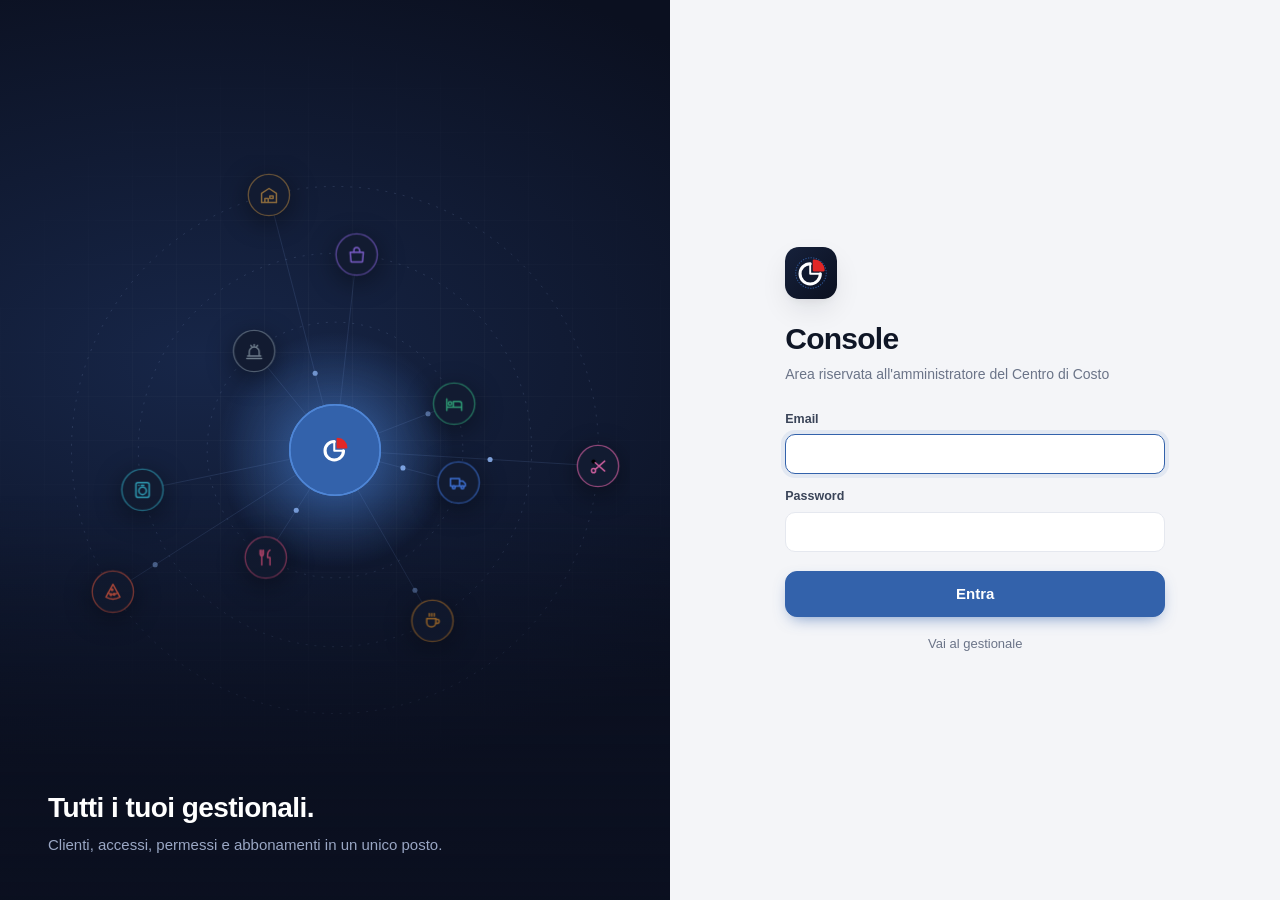
==== commit 6be0e149: "v117: Console · Test estremo (gestionale di prova con ~57.000 righe); Fatture veloci con tanti acqui" ====
--- a/console/index.html
+++ b/console/index.html
@@ -18,7 +18,7 @@
   <link rel="apple-touch-icon" href="icon-192.png">
   <link rel="preconnect" href="https://fonts.googleapis.com"><link rel="preconnect" href="https://fonts.gstatic.com" crossorigin>
   <link href="https://fonts.googleapis.com/css2?family=Inter:wght@400;500;600;700&display=swap" rel="stylesheet">
-  <link rel="stylesheet" href="console.css?v=1">
+  <link rel="stylesheet" href="console.css?v=2">
 </head>
 <body>
   <!-- ACCESSO -->
@@ -78,6 +78,7 @@
   <div id="splash" class="splash" aria-hidden="true"><img src="logo.svg" alt="" width="64" height="64"><i></i></div>
 
   <script src="../settori.js?v=101"></script>
-  <script src="console.js?v=1"></script>
+  <script src="stress.js?v=1"></script>
+  <script src="console.js?v=2"></script>
 </body>
 </html>
--- a/console/console.css
+++ b/console/console.css
@@ -533,3 +533,17 @@
   .toast { bottom: calc(18px + env(safe-area-inset-bottom)); }
 }
 @media (prefers-reduced-motion: reduce) { *, *::before, *::after { animation-duration: .01ms !important; animation-delay: 0ms !important; transition-duration: .01ms !important; } }
+
+/* test estremo */
+.st-b { margin-top: 16px; }
+.st-run { display: grid; gap: 12px; }
+.st-top { display: flex; align-items: baseline; gap: 12px; }
+.st-top b { font-size: 34px; font-weight: 700; letter-spacing: -.02em; font-variant-numeric: tabular-nums; }
+.st-top span { color: var(--ink2); font-variant-numeric: tabular-nums; }
+.meter.st-m { height: 8px; } .meter.st-m i { background: var(--acc); animation: none; transition: width .6s var(--ease); } .meter.st-m.ok i { background: var(--ok); }
+.st-parts { list-style: none; margin: 0; padding: 0; display: grid; grid-template-columns: 1fr 1fr; gap: 4px 16px; font-size: 13px; }
+.st-parts li { display: flex; justify-content: space-between; gap: 8px; color: var(--mut); padding: 3px 0; border-bottom: 1px solid var(--line2); }
+.st-parts li em { font-style: normal; font-variant-numeric: tabular-nums; }
+.st-parts li.on { color: var(--ink); font-weight: 600; } .st-parts li.ok { color: var(--ink2); } .st-parts li.ok em { color: var(--ok); }
+.st-f { display: flex; justify-content: flex-end; gap: 8px; margin-top: 4px; }
+@media (max-width: 560px) { .st-parts { grid-template-columns: 1fr; } }
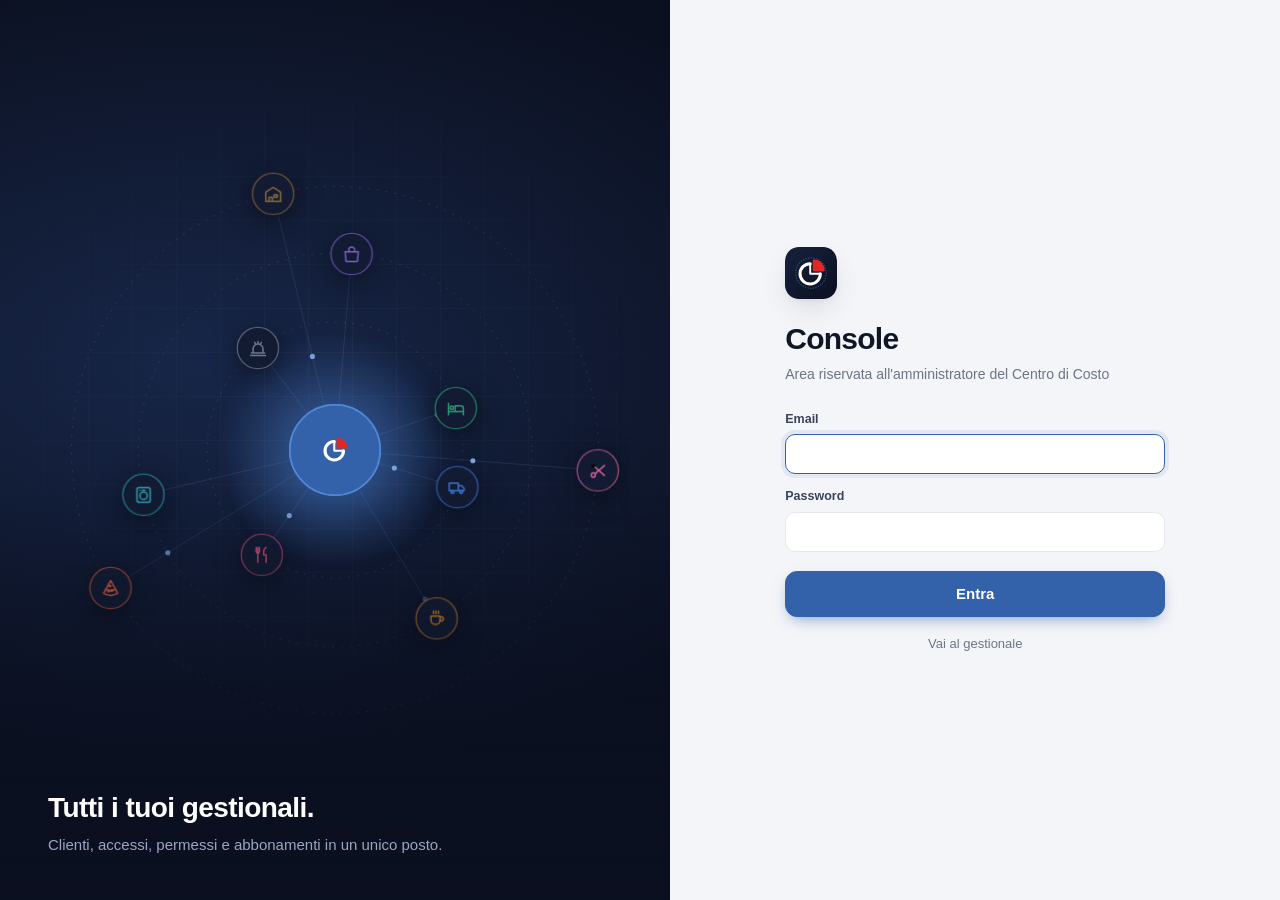
==== commit 027d7f8d: "Console: nell'app installata il gestionale si apre nella stessa finestra (prima pagina bianca); avvi" ====
--- a/console/index.html
+++ b/console/index.html
@@ -79,6 +79,6 @@
 
   <script src="../settori.js?v=101"></script>
   <script src="stress.js?v=1"></script>
-  <script src="console.js?v=2"></script>
+  <script src="console.js?v=3"></script>
 </body>
 </html>
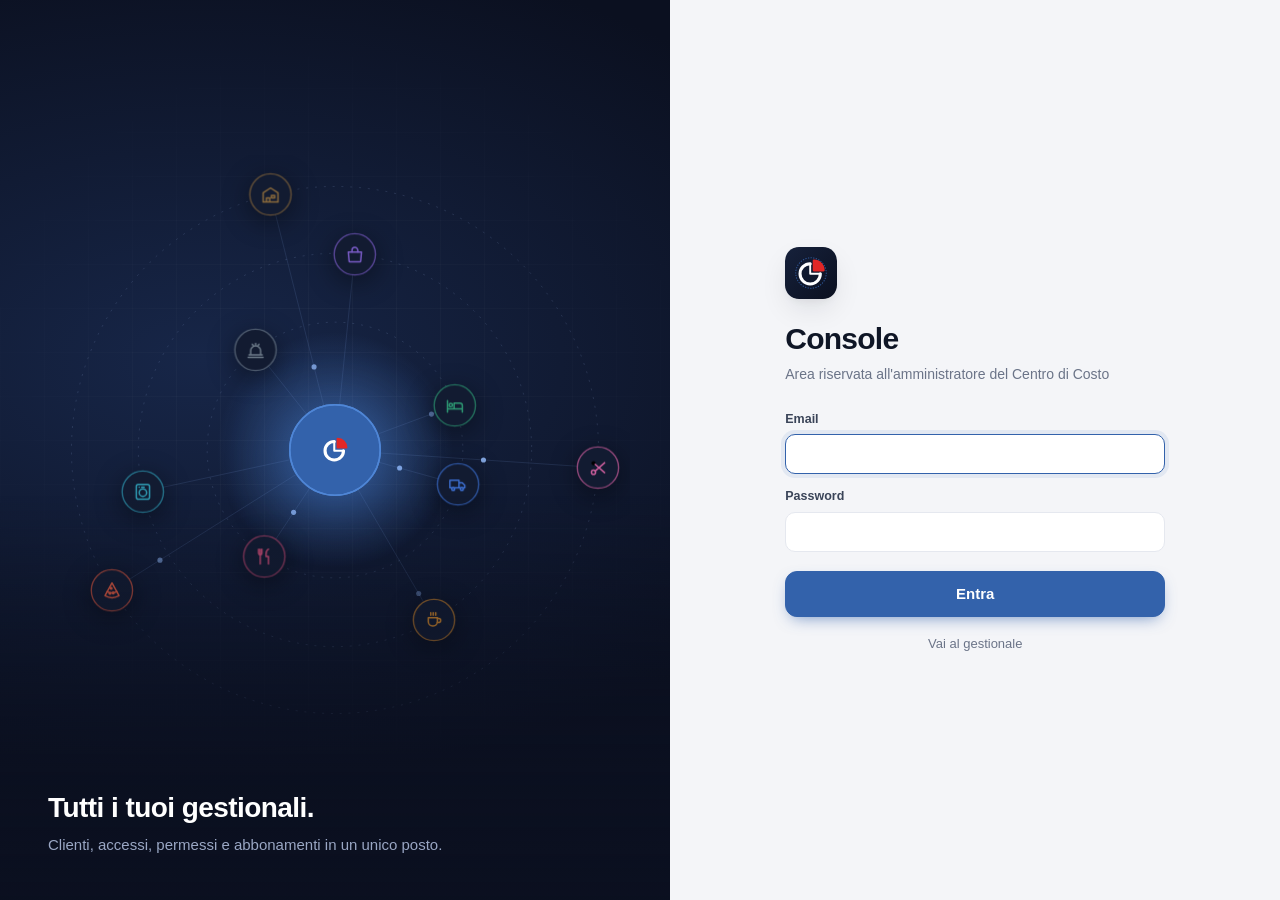
==== commit d4f70fcd: "Console: sezione Team con i report degli agenti; agenti/guardiano.mjs (controllo automatico di demo," ====
--- a/console/index.html
+++ b/console/index.html
@@ -18,7 +18,7 @@
   <link rel="apple-touch-icon" href="icon-192.png">
   <link rel="preconnect" href="https://fonts.googleapis.com"><link rel="preconnect" href="https://fonts.gstatic.com" crossorigin>
   <link href="https://fonts.googleapis.com/css2?family=Inter:wght@400;500;600;700&display=swap" rel="stylesheet">
-  <link rel="stylesheet" href="console.css?v=2">
+  <link rel="stylesheet" href="console.css?v=4">
 </head>
 <body>
   <!-- ACCESSO -->
@@ -52,6 +52,7 @@
         <a href="#incassi" data-v="incassi"><svg viewBox="0 0 24 24"><rect x="2.5" y="6" width="19" height="13" rx="2"/><path d="M2.5 10h19M6.5 15h4"/></svg><span>Abbonamenti</span><em id="nb-inc" class="warn"></em></a>
         <a href="#accessi" data-v="accessi"><svg viewBox="0 0 24 24"><rect x="5" y="11" width="14" height="10" rx="2"/><path d="M8 11V8a4 4 0 0 1 8 0v3"/></svg><span>Accessi</span><em id="nb-live" class="live"></em></a>
         <a href="#registro" data-v="registro"><svg viewBox="0 0 24 24"><path d="M12 8v4l2.5 2.5"/><circle cx="12" cy="12" r="9"/></svg><span>Registro attività</span></a>
+        <a href="#team" data-v="team"><svg viewBox="0 0 24 24"><circle cx="12" cy="7.5" r="3"/><circle cx="5" cy="10" r="2.2"/><circle cx="19" cy="10" r="2.2"/><path d="M6.5 20a5.5 5.5 0 0 1 11 0M1.5 19a3.6 3.6 0 0 1 5-3.3M22.5 19a3.6 3.6 0 0 0-5-3.3"/></svg><span>Team</span><em id="nb-team"></em></a>
         <a href="#impostazioni" data-v="impostazioni"><svg viewBox="0 0 24 24"><circle cx="12" cy="12" r="3"/><path d="M19.4 15a1.7 1.7 0 0 0 .3 1.8l.1.1a2 2 0 1 1-2.8 2.8l-.1-.1a1.7 1.7 0 0 0-1.8-.3 1.7 1.7 0 0 0-1 1.5V21a2 2 0 1 1-4 0v-.1a1.7 1.7 0 0 0-1.1-1.5 1.7 1.7 0 0 0-1.8.3l-.1.1a2 2 0 1 1-2.8-2.8l.1-.1a1.7 1.7 0 0 0 .3-1.8 1.7 1.7 0 0 0-1.5-1H3a2 2 0 1 1 0-4h.1a1.7 1.7 0 0 0 1.5-1.1 1.7 1.7 0 0 0-.3-1.8l-.1-.1a2 2 0 1 1 2.8-2.8l.1.1a1.7 1.7 0 0 0 1.8.3H9a1.7 1.7 0 0 0 1-1.5V3a2 2 0 1 1 4 0v.1a1.7 1.7 0 0 0 1 1.5 1.7 1.7 0 0 0 1.8-.3l.1-.1a2 2 0 1 1 2.8 2.8l-.1.1a1.7 1.7 0 0 0-.3 1.8V9a1.7 1.7 0 0 0 1.5 1H21a2 2 0 1 1 0 4h-.1a1.7 1.7 0 0 0-1.5 1z"/></svg><span>Impostazioni</span></a>
       </nav>
       <a class="side-ext" href="../" target="_blank" rel="noopener"><svg viewBox="0 0 24 24"><path d="M14 4h6v6M20 4l-9 9M18 14v5a1 1 0 0 1-1 1H5a1 1 0 0 1-1-1V7a1 1 0 0 1 1-1h5"/></svg><span>Apri il mio gestionale</span></a>
@@ -79,6 +80,6 @@
 
   <script src="../settori.js?v=101"></script>
   <script src="stress.js?v=1"></script>
-  <script src="console.js?v=3"></script>
+  <script src="console.js?v=4"></script>
 </body>
 </html>
--- a/console/console.css
+++ b/console/console.css
@@ -547,3 +547,28 @@
 .st-parts li.on { color: var(--ink); font-weight: 600; } .st-parts li.ok { color: var(--ink2); } .st-parts li.ok em { color: var(--ok); }
 .st-f { display: flex; justify-content: flex-end; gap: 8px; margin-top: 4px; }
 @media (max-width: 560px) { .st-parts { grid-template-columns: 1fr; } }
+
+/* ===== TEAM (agenti) ===== */
+.tm-grid { display: grid; grid-template-columns: repeat(5, minmax(0, 1fr)); gap: 10px; margin-bottom: 18px; }
+.tm-a { position: relative; display: flex; align-items: center; gap: 10px; padding: 12px; text-align: left; background: var(--panel); border: 1px solid var(--line); border-radius: var(--r); box-shadow: var(--sh1); cursor: pointer; font: inherit; color: inherit; min-width: 0; transition: border-color .15s, box-shadow .15s; }
+.tm-a:hover { border-color: color-mix(in srgb, var(--acc) 35%, var(--line)); }
+.tm-a.on { border-color: var(--acc); box-shadow: 0 0 0 3px var(--accs); }
+.tm-a.off .tm-t b { color: var(--ink2); }
+.tm-ic { flex: none; display: grid; place-items: center; width: 34px; height: 34px; border-radius: 10px; background: var(--panel2); color: var(--mut); }
+.tm-ic svg { width: 18px; height: 18px; fill: none; stroke: currentColor; stroke-width: 1.7; stroke-linecap: round; stroke-linejoin: round; }
+.tm-ic.st-ok { background: var(--oks); color: var(--ok); } .tm-ic.st-warn { background: var(--warns); color: var(--warn); } .tm-ic.st-bad { background: var(--bads); color: var(--bad); }
+.tm-t { display: grid; min-width: 0; } .tm-t b { font-size: 13.5px; } .tm-t small { color: var(--mut); font-size: 12px; white-space: nowrap; overflow: hidden; text-overflow: ellipsis; }
+.tm-dot { position: absolute; top: 10px; right: 10px; width: 7px; height: 7px; border-radius: 50%; background: var(--line); }
+.tm-dot.st-ok { background: var(--ok); } .tm-dot.st-warn { background: var(--warn); } .tm-dot.st-bad { background: var(--bad); }
+.tm-head { display: flex; align-items: flex-end; gap: 12px; margin: 0 2px 12px; } .tm-head > div { flex: 1; min-width: 0; } .tm-head h3 { font-size: 17px; } .tm-head p { margin: 2px 0 0; }
+.tm-when { margin: -8px 0 12px; }
+.tm-v { list-style: none; margin: 0; padding: 0; display: grid; }
+.tm-v li { display: flex; gap: 12px; padding: 10px 0; border-top: 1px solid var(--line); } .tm-v li:first-child { border-top: 0; }
+.tm-v i { flex: none; width: 8px; height: 8px; margin-top: 6px; border-radius: 50%; background: var(--ok); }
+.tm-v .st-warn i { background: var(--warn); } .tm-v .st-bad i { background: var(--bad); }
+.tm-v b { font-weight: 600; font-size: 13.5px; } .tm-v small { display: block; color: var(--mut); font-size: 12.5px; margin-top: 2px; overflow-wrap: anywhere; }
+.tm-strip { display: flex; gap: 3px; margin-bottom: 12px; } .tm-strip i { flex: 1; max-width: 14px; height: 22px; border-radius: 3px; background: var(--ok); opacity: .85; }
+.tm-strip i.st-warn { background: var(--warn); } .tm-strip i.st-bad { background: var(--bad); }
+.tm-err { border-color: color-mix(in srgb, var(--warn) 40%, var(--line)); }
+@media (max-width: 1100px) { .tm-grid { grid-template-columns: repeat(3, minmax(0, 1fr)); } }
+@media (max-width: 640px) { .tm-grid { grid-template-columns: 1fr 1fr; } .tm-a { padding: 10px; } }
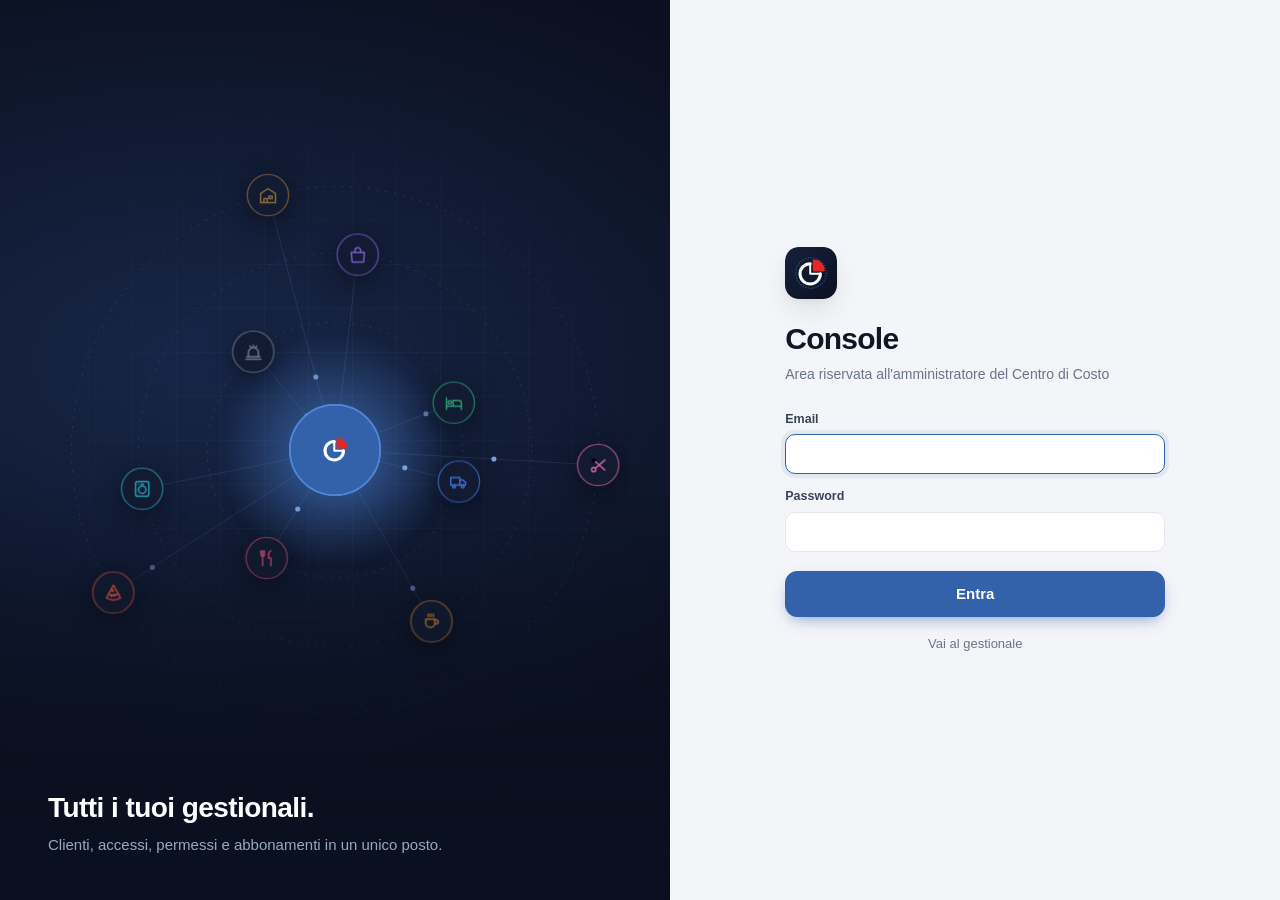
==== commit 4c761ba5: "Console Team: messaggio chiaro se lo script non ha ancora adminTeam (cdc-5.1) Co-Authored-By: Claude" ====
--- a/console/index.html
+++ b/console/index.html
@@ -80,6 +80,6 @@
 
   <script src="../settori.js?v=101"></script>
   <script src="stress.js?v=1"></script>
-  <script src="console.js?v=4"></script>
+  <script src="console.js?v=5"></script>
 </body>
 </html>
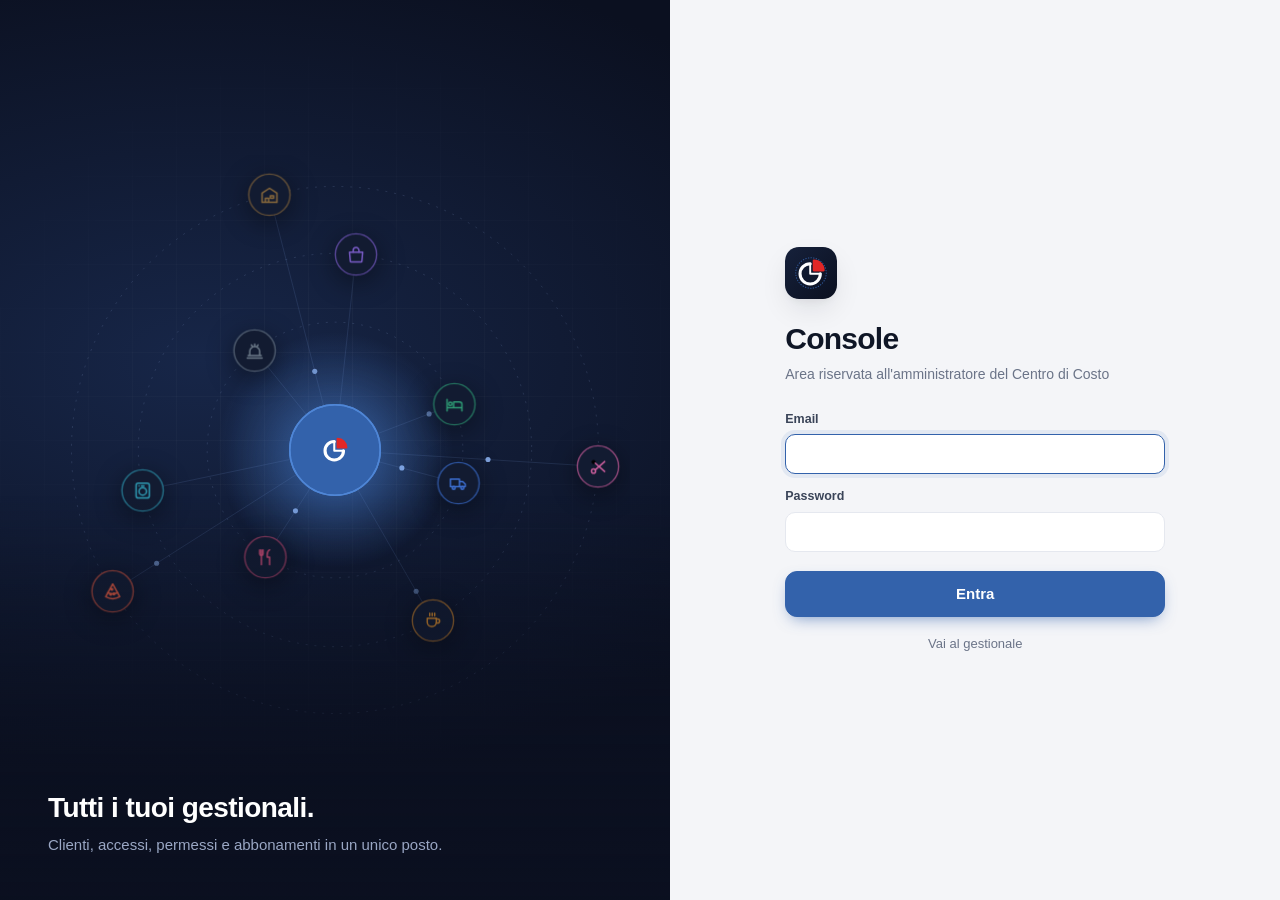
==== commit 0ff61c32: "Console Team: collegato lo script separato «Centro di Costo - Team» Co-Authored-By: Claude Opus 5.5 " ====
--- a/console/index.html
+++ b/console/index.html
@@ -80,6 +80,6 @@
 
   <script src="../settori.js?v=101"></script>
   <script src="stress.js?v=1"></script>
-  <script src="console.js?v=5"></script>
+  <script src="console.js?v=6"></script>
 </body>
 </html>
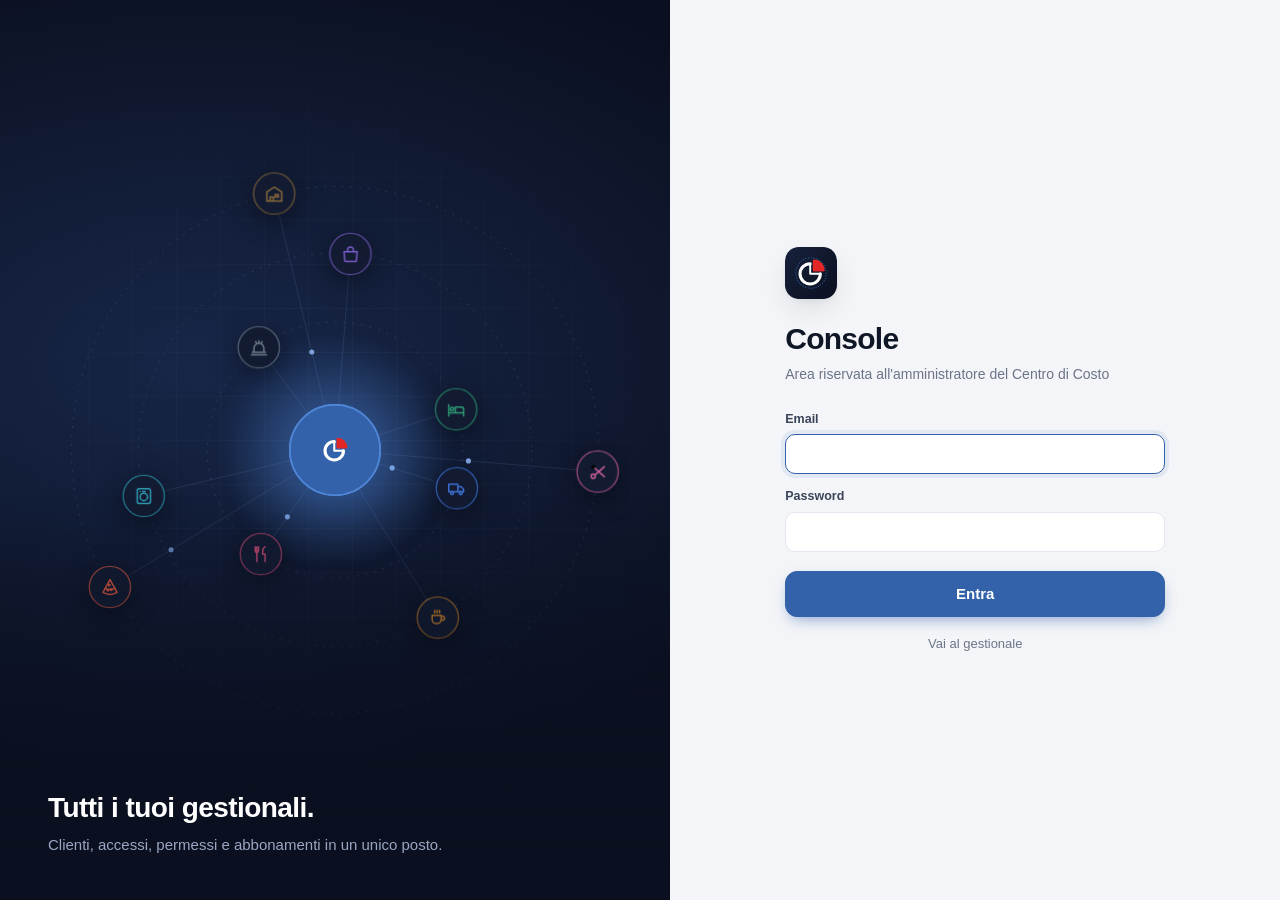
==== commit 8261fd75: "Console: nuova sezione «Mappa del gestionale» — tutto il Centro di Costo in una mappa interattiva (1" ====
--- a/console/index.html
+++ b/console/index.html
@@ -19,6 +19,7 @@
   <link rel="preconnect" href="https://fonts.googleapis.com"><link rel="preconnect" href="https://fonts.gstatic.com" crossorigin>
   <link href="https://fonts.googleapis.com/css2?family=Inter:wght@400;500;600;700&display=swap" rel="stylesheet">
   <link rel="stylesheet" href="console.css?v=4">
+  <link rel="stylesheet" href="mappa.css?v=1">
 </head>
 <body>
   <!-- ACCESSO -->
@@ -52,6 +53,7 @@
         <a href="#incassi" data-v="incassi"><svg viewBox="0 0 24 24"><rect x="2.5" y="6" width="19" height="13" rx="2"/><path d="M2.5 10h19M6.5 15h4"/></svg><span>Abbonamenti</span><em id="nb-inc" class="warn"></em></a>
         <a href="#accessi" data-v="accessi"><svg viewBox="0 0 24 24"><rect x="5" y="11" width="14" height="10" rx="2"/><path d="M8 11V8a4 4 0 0 1 8 0v3"/></svg><span>Accessi</span><em id="nb-live" class="live"></em></a>
         <a href="#registro" data-v="registro"><svg viewBox="0 0 24 24"><path d="M12 8v4l2.5 2.5"/><circle cx="12" cy="12" r="9"/></svg><span>Registro attività</span></a>
+        <a href="#mappa" data-v="mappa"><svg viewBox="0 0 24 24"><circle cx="12" cy="12" r="2.6"/><circle cx="4.5" cy="5" r="1.8"/><circle cx="19.5" cy="5" r="1.8"/><circle cx="4.5" cy="19" r="1.8"/><circle cx="19.5" cy="19" r="1.8"/><path d="M6 6.2l4 4M18 6.2l-4 4M6 17.8l4-4M18 17.8l-4-4"/></svg><span>Mappa del gestionale</span></a>
         <a href="#team" data-v="team"><svg viewBox="0 0 24 24"><circle cx="12" cy="7.5" r="3"/><circle cx="5" cy="10" r="2.2"/><circle cx="19" cy="10" r="2.2"/><path d="M6.5 20a5.5 5.5 0 0 1 11 0M1.5 19a3.6 3.6 0 0 1 5-3.3M22.5 19a3.6 3.6 0 0 0-5-3.3"/></svg><span>Team</span><em id="nb-team"></em></a>
         <a href="#impostazioni" data-v="impostazioni"><svg viewBox="0 0 24 24"><circle cx="12" cy="12" r="3"/><path d="M19.4 15a1.7 1.7 0 0 0 .3 1.8l.1.1a2 2 0 1 1-2.8 2.8l-.1-.1a1.7 1.7 0 0 0-1.8-.3 1.7 1.7 0 0 0-1 1.5V21a2 2 0 1 1-4 0v-.1a1.7 1.7 0 0 0-1.1-1.5 1.7 1.7 0 0 0-1.8.3l-.1.1a2 2 0 1 1-2.8-2.8l.1-.1a1.7 1.7 0 0 0 .3-1.8 1.7 1.7 0 0 0-1.5-1H3a2 2 0 1 1 0-4h.1a1.7 1.7 0 0 0 1.5-1.1 1.7 1.7 0 0 0-.3-1.8l-.1-.1a2 2 0 1 1 2.8-2.8l.1.1a1.7 1.7 0 0 0 1.8.3H9a1.7 1.7 0 0 0 1-1.5V3a2 2 0 1 1 4 0v.1a1.7 1.7 0 0 0 1 1.5 1.7 1.7 0 0 0 1.8-.3l.1-.1a2 2 0 1 1 2.8 2.8l-.1.1a1.7 1.7 0 0 0-.3 1.8V9a1.7 1.7 0 0 0 1.5 1H21a2 2 0 1 1 0 4h-.1a1.7 1.7 0 0 0-1.5 1z"/></svg><span>Impostazioni</span></a>
       </nav>
@@ -80,6 +82,7 @@
 
   <script src="../settori.js?v=101"></script>
   <script src="stress.js?v=1"></script>
-  <script src="console.js?v=6"></script>
+  <script src="mappa.js?v=1"></script>
+  <script src="console.js?v=7"></script>
 </body>
 </html>
--- a/console/mappa.css
+++ b/console/mappa.css
@@ -0,0 +1,136 @@
+/* Console › Mappa del gestionale (prefisso mp-) — sempre scura, come una sala di controllo */
+.mp { --mbg: #0a0618; --mbg2: #120b2a; --mln: rgba(148, 130, 255, .16); --mtx: #ece9ff; --mmu: #9d97c4; --blue: #3b6cff; --pink: #d946ef;
+  position: relative; border-radius: 22px; overflow: hidden; color: var(--mtx); background:
+  radial-gradient(900px 420px at 15% -10%, rgba(59, 108, 255, .22), transparent 60%),
+  radial-gradient(800px 480px at 95% 10%, rgba(217, 70, 239, .18), transparent 60%),
+  radial-gradient(700px 500px at 50% 110%, rgba(139, 92, 246, .16), transparent 60%), var(--mbg);
+  box-shadow: 0 30px 80px -30px rgba(20, 8, 60, .6), inset 0 0 0 1px rgba(148, 130, 255, .14); padding: 26px; display: grid; gap: 20px; }
+.mp svg { fill: none; stroke: currentColor; stroke-width: 1.8; stroke-linecap: round; stroke-linejoin: round; }
+.mp-hero { display: flex; align-items: flex-end; justify-content: space-between; gap: 20px; flex-wrap: wrap; }
+.mp-ht { max-width: 640px; }
+.mp-eye { display: inline-flex; align-items: center; gap: 8px; font-size: 12px; font-weight: 600; letter-spacing: .08em; text-transform: uppercase; color: #c4b5fd; padding: 6px 12px 6px 10px; border-radius: 999px; background: rgba(139, 92, 246, .14); box-shadow: inset 0 0 0 1px rgba(167, 139, 250, .3); }
+.mp-eye svg { width: 15px; height: 15px; }
+.mp-ht h2 { margin: 14px 0 6px; font-size: 28px; line-height: 1.15; letter-spacing: -.02em; font-weight: 700; background: linear-gradient(90deg, #fff 0%, #c7d2fe 45%, #f0abfc 100%); -webkit-background-clip: text; background-clip: text; color: transparent; }
+.mp-ht p { margin: 0; color: var(--mmu); font-size: 14px; line-height: 1.5; }
+.mp-q { position: relative; flex: 1 1 320px; max-width: 440px; display: flex; align-items: center; gap: 10px; height: 48px; padding: 0 14px; border-radius: 14px; background: rgba(255, 255, 255, .05); box-shadow: inset 0 0 0 1px var(--mln); transition: box-shadow .2s; }
+.mp-q:focus-within { box-shadow: inset 0 0 0 1px rgba(167, 139, 250, .6), 0 0 0 4px rgba(139, 92, 246, .18); }
+.mp-q > svg { width: 18px; height: 18px; color: var(--mmu); flex: none; }
+.mp-q input { flex: 1; min-width: 0; border: 0; outline: 0; background: transparent; color: var(--mtx); font-size: 14.5px; }
+.mp-q input::placeholder { color: #7f78ab; }
+.mp-qr { position: absolute; top: calc(100% + 8px); left: 0; right: 0; z-index: 20; padding: 6px; border-radius: 14px; background: #160e33; box-shadow: 0 24px 60px -10px rgba(0, 0, 0, .7), inset 0 0 0 1px var(--mln); display: grid; gap: 2px; }
+.mp-qr button { display: flex; align-items: center; gap: 10px; padding: 9px 10px; border: 0; border-radius: 10px; background: none; color: var(--mtx); text-align: left; cursor: pointer; }
+.mp-qr button:hover { background: rgba(255, 255, 255, .06); }
+.mp-qr button svg { width: 18px; height: 18px; color: var(--c); flex: none; }
+.mp-qr span { display: grid; } .mp-qr b { font-size: 13.5px; font-weight: 600; } .mp-qr small { font-size: 11.5px; color: var(--mmu); }
+.mp-qr p { margin: 8px 10px; color: var(--mmu); font-size: 13px; }
+
+.mp-kpis { display: grid; grid-template-columns: repeat(9, minmax(0, 1fr)); gap: 10px; }
+.mp-k { display: grid; gap: 2px; padding: 12px 14px; border-radius: 14px; border: 0; text-align: left; color: var(--mtx); background: linear-gradient(180deg, rgba(255, 255, 255, .055), rgba(255, 255, 255, .02)); box-shadow: inset 0 0 0 1px var(--mln); cursor: pointer; position: relative; overflow: hidden; transition: transform .2s, box-shadow .2s; }
+.mp-k::before { content: ''; position: absolute; left: 0; top: 0; bottom: 0; width: 3px; background: var(--c, var(--pink)); box-shadow: 0 0 12px var(--c, var(--pink)); }
+.mp-k:hover { transform: translateY(-2px); box-shadow: inset 0 0 0 1px color-mix(in srgb, var(--c) 55%, transparent); }
+.mp-k b { font-size: 24px; font-weight: 700; letter-spacing: -.02em; font-variant-numeric: tabular-nums; } .mp-k span { font-size: 11.5px; color: var(--mmu); white-space: nowrap; overflow: hidden; text-overflow: ellipsis; }
+.mp-k.tot { cursor: default; background: linear-gradient(135deg, rgba(59, 108, 255, .3), rgba(217, 70, 239, .3)); box-shadow: inset 0 0 0 1px rgba(217, 70, 239, .4); }
+.mp-k.tot::before { display: none; } .mp-k.tot:hover { transform: none; }
+
+.mp-stage { display: grid; grid-template-columns: minmax(0, 1fr) 340px; gap: 16px; align-items: start; scroll-margin-top: 12px; }
+.mp-canvas { position: relative; border-radius: 18px; background: radial-gradient(60% 60% at 50% 50%, rgba(91, 33, 182, .14), transparent 75%), #07041a; box-shadow: inset 0 0 0 1px var(--mln); overflow: hidden; min-height: 300px; }
+.mp-svg { display: block; width: 100%; height: auto; }
+.mp-grid path { stroke: rgba(130, 120, 220, .07); stroke-width: 1; }
+.mp-e { fill: none; stroke: url(#mp-gl); stroke-width: 1.6; opacity: .55; stroke-dasharray: 1200; stroke-dashoffset: 1200; animation: mp-draw 1.1s cubic-bezier(.2, .8, .2, 1) forwards; animation-delay: calc(var(--i) * 45ms + 150ms); transition: opacity .25s, stroke-width .25s; }
+.mp-e.hi { opacity: 1; stroke-width: 2.6; filter: drop-shadow(0 0 6px var(--c)); }
+@keyframes mp-draw { to { stroke-dashoffset: 0; } }
+.mp-flow circle { filter: drop-shadow(0 0 5px currentColor) drop-shadow(0 0 3px #fff); opacity: .9; }
+.mp-dm rect { fill: #1d3fd8; stroke: #6f8dff; stroke-width: 1.2; filter: drop-shadow(0 0 6px rgba(59, 108, 255, .9)); }
+.mp-dm path { stroke: #fff; stroke-width: 1.6; }
+.mp-dm { opacity: 0; animation: mp-pop .45s cubic-bezier(.34, 1.5, .5, 1) forwards; animation-delay: calc(var(--i) * 45ms + 700ms); }
+@keyframes mp-pop { from { opacity: 0; transform-box: fill-box; } to { opacity: 1; } }
+.mp-pill { fill: rgba(28, 14, 62, .92); }
+.mp-pill-b { fill: none; stroke: url(#mp-gp); stroke-width: 2.4; }
+.mp-hub { animation: mp-fade .6s ease both; }
+.mp-hub-t { fill: #ff8ae2; stroke: none; font: 700 29px/1 Inter, system-ui, sans-serif; letter-spacing: -.01em; paint-order: stroke; filter: drop-shadow(0 0 10px rgba(236, 72, 153, .6)); }
+.mp-hub-t.sm { font-size: 24px; fill: #f5d0fe; }
+@keyframes mp-fade { from { opacity: 0; } to { opacity: 1; } }
+.mp-n { cursor: pointer; outline: none; opacity: 0; animation: mp-fade .5s ease forwards; animation-delay: calc(var(--i) * 55ms + 350ms); }
+.mp-n-halo { fill: var(--c); opacity: .08; transition: opacity .25s; }
+.mp-n-b { fill: rgba(16, 10, 44, .95); }
+.mp-n-o { fill: none; stroke: var(--c); stroke-width: 2; opacity: .9; }
+.mp-n-i { stroke: var(--c) !important; fill: none; stroke-width: 1.7; }
+.mp-n-t { fill: #d9d4ff; stroke: none; font: 600 17px/1 Inter, system-ui, sans-serif; }
+.mp-n-t.sm { font-size: 15px; font-weight: 500; fill: #c9c3f0; }
+.mp-n-c circle { fill: var(--c); stroke: #07041a; stroke-width: 3; }
+.mp-n-c text { fill: #0a0618; stroke: none; font: 700 11px/1 Inter, system-ui, sans-serif; }
+.mp-n:hover .mp-n-halo, .mp-n:focus-visible .mp-n-halo, .mp-n.hi .mp-n-halo, .mp-n.on .mp-n-halo { opacity: .3; }
+.mp-n:hover .mp-n-t, .mp-n.on .mp-n-t { fill: #fff; }
+.mp-n.on .mp-n-b { fill: color-mix(in srgb, var(--c) 28%, #100a2c); }
+.mp-n.on .mp-n-o { stroke-width: 3; }
+.mp-back { display: inline-flex; align-items: center; gap: 6px; height: 34px; padding: 0 12px 0 8px; border-radius: 10px; border: 0; background: rgba(255, 255, 255, .07); color: var(--mtx); font-size: 12.5px; font-weight: 600; cursor: pointer; box-shadow: inset 0 0 0 1px var(--mln); }
+.mp-back:hover { background: rgba(255, 255, 255, .12); }
+.mp-back svg { width: 16px; height: 16px; }
+.mp-back.abs { position: absolute; top: 14px; left: 14px; }
+
+.mp-panel { position: sticky; top: 12px; border-radius: 18px; padding: 20px; background: linear-gradient(180deg, rgba(255, 255, 255, .06), rgba(255, 255, 255, .025)); box-shadow: inset 0 0 0 1px var(--mln); max-height: calc(100vh - 120px); overflow-y: auto; scrollbar-width: thin; animation: mp-fade .3s ease; }
+.mp-p-h { display: flex; align-items: center; gap: 12px; }
+.mp-p-h small { display: block; font-size: 11px; letter-spacing: .06em; text-transform: uppercase; color: var(--mmu); font-weight: 600; }
+.mp-p-h h3 { margin: 2px 0 0; font-size: 19px; color: #fff; letter-spacing: -.01em; }
+.mp-p-ic { width: 44px; height: 44px; border-radius: 13px; display: grid; place-items: center; flex: none; color: var(--c); background: color-mix(in srgb, var(--c) 16%, transparent); box-shadow: inset 0 0 0 1px color-mix(in srgb, var(--c) 45%, transparent), 0 0 18px -4px var(--c); }
+.mp-p-ic svg { width: 22px; height: 22px; } .mp-p-ic img { width: 34px; height: 34px; object-fit: contain; background: #fff; border-radius: 8px; padding: 3px; }
+.mp-p-ic.sm { width: 32px; height: 32px; border-radius: 10px; } .mp-p-ic.sm svg { width: 17px; height: 17px; }
+.mp-p-d { margin: 14px 0 0; color: #cfcaf2; font-size: 14px; line-height: 1.5; }
+.mp-p-s { margin-top: 12px; font-size: 12.5px; color: var(--mmu); } .mp-p-s b { color: #fff; }
+.mp-p-l { display: flex; flex-wrap: wrap; gap: 6px; margin-top: 12px; }
+.mp-p-l button { border: 0; border-radius: 999px; padding: 6px 11px; font-size: 12px; background: rgba(255, 255, 255, .06); color: #ddd8ff; cursor: pointer; box-shadow: inset 0 0 0 1px var(--mln); }
+.mp-p-l button:hover { background: rgba(255, 255, 255, .12); }
+.mp-panel h4 { margin: 18px 0 8px; font-size: 11px; letter-spacing: .08em; text-transform: uppercase; color: var(--mmu); font-weight: 600; }
+.mp-p-f { margin: 0; padding: 0; list-style: none; display: grid; gap: 7px; }
+.mp-p-f li { position: relative; padding-left: 18px; font-size: 13.5px; color: #e4e0ff; line-height: 1.4; }
+.mp-p-f li::before { content: ''; position: absolute; left: 2px; top: 6px; width: 7px; height: 7px; border-radius: 2px; transform: rotate(45deg); background: linear-gradient(135deg, var(--blue), var(--pink)); box-shadow: 0 0 8px rgba(217, 70, 239, .6); }
+.mp-p-live { display: grid; grid-template-columns: repeat(2, minmax(0, 1fr)); gap: 8px; margin-top: 14px; }
+.mp-p-live div { padding: 10px 12px; border-radius: 12px; background: rgba(59, 108, 255, .1); box-shadow: inset 0 0 0 1px rgba(59, 108, 255, .3); display: grid; }
+.mp-p-live b { font-size: 18px; color: #fff; font-variant-numeric: tabular-nums; } .mp-p-live span { font-size: 11.5px; color: var(--mmu); }
+.mp-lks { display: grid; gap: 6px; }
+.mp-lk { display: flex; align-items: center; gap: 10px; padding: 8px 10px; border-radius: 11px; border: 0; background: rgba(255, 255, 255, .04); color: var(--mtx); text-align: left; cursor: pointer; box-shadow: inset 0 0 0 1px var(--mln); transition: background .15s, box-shadow .15s; }
+.mp-lk:hover { background: rgba(255, 255, 255, .08); box-shadow: inset 0 0 0 1px color-mix(in srgb, var(--c) 55%, transparent); }
+.mp-lk svg { width: 16px; height: 16px; color: var(--c); flex: none; }
+.mp-lk span { flex: 1; font-size: 13px; font-weight: 600; } .mp-lk small { font-size: 11px; color: var(--mmu); }
+.mp-go { display: flex; align-items: center; justify-content: center; gap: 6px; margin-top: 18px; height: 42px; border-radius: 12px; font-weight: 600; font-size: 13.5px; color: #fff; background: linear-gradient(90deg, var(--blue), var(--pink)); box-shadow: 0 10px 26px -10px rgba(217, 70, 239, .8); }
+.mp-go svg { width: 16px; height: 16px; }
+.mp-flow-l { margin: 16px 0 0; padding: 0; list-style: none; counter-reset: s; display: grid; gap: 10px; }
+.mp-flow-l li { counter-increment: s; position: relative; padding-left: 36px; font-size: 13.5px; color: #d8d3fa; line-height: 1.4; }
+.mp-flow-l li::before { content: counter(s); position: absolute; left: 0; top: -2px; width: 24px; height: 24px; border-radius: 8px; display: grid; place-items: center; font-size: 12px; font-weight: 700; color: #fff; background: linear-gradient(135deg, var(--blue), var(--pink)); }
+.mp-flow-l b { color: #fff; }
+
+.mp-list { padding: 16px; }
+.mp-lh { display: flex; align-items: center; gap: 10px; flex-wrap: wrap; margin-bottom: 12px; }
+.mp-chip { display: inline-flex; align-items: center; gap: 6px; padding: 6px 12px; border-radius: 999px; font-size: 13px; font-weight: 600; color: var(--c); background: color-mix(in srgb, var(--c) 14%, transparent); }
+.mp-chip svg { width: 15px; height: 15px; }
+.mp-lg { display: grid; grid-template-columns: repeat(auto-fill, minmax(220px, 1fr)); gap: 8px; }
+.mp-it { display: flex; align-items: center; gap: 11px; padding: 10px 12px; border-radius: 13px; border: 0; text-align: left; color: var(--mtx); background: rgba(255, 255, 255, .035); box-shadow: inset 0 0 0 1px var(--mln); cursor: pointer; transition: background .15s, box-shadow .15s, transform .15s; min-width: 0; }
+.mp-it:hover { background: rgba(255, 255, 255, .07); box-shadow: inset 0 0 0 1px color-mix(in srgb, var(--c) 55%, transparent); transform: translateY(-1px); }
+.mp-it.on { background: color-mix(in srgb, var(--c) 16%, transparent); box-shadow: inset 0 0 0 1.5px var(--c), 0 0 22px -8px var(--c); }
+.mp-it-i { width: 34px; height: 34px; border-radius: 10px; display: grid; place-items: center; flex: none; color: var(--c); background: color-mix(in srgb, var(--c) 14%, transparent); }
+.mp-it-i svg { width: 17px; height: 17px; } .mp-it-i img { width: 28px; height: 28px; object-fit: contain; background: #fff; border-radius: 7px; padding: 2px; }
+.mp-it-t { display: grid; min-width: 0; } .mp-it-t b { font-size: 13.5px; font-weight: 600; white-space: nowrap; overflow: hidden; text-overflow: ellipsis; }
+.mp-it-t small { font-size: 11.5px; color: var(--mmu); white-space: nowrap; overflow: hidden; text-overflow: ellipsis; }
+
+.mp-inv { display: grid; gap: 18px; padding-top: 6px; border-top: 1px solid var(--mln); }
+.mp-inv-h { display: flex; align-items: baseline; justify-content: space-between; gap: 10px; padding-top: 14px; }
+.mp-inv-h h3 { margin: 0; font-size: 18px; color: #fff; } .mp-inv-h span { font-size: 12.5px; color: var(--mmu); }
+.mp-blk { display: grid; gap: 10px; }
+.mp-blk-h { display: flex; align-items: center; gap: 10px; border: 0; background: none; color: var(--mtx); cursor: pointer; padding: 0; text-align: left; }
+.mp-blk-h b { font-size: 15px; } .mp-blk-h small { color: var(--mmu); font-size: 12.5px; flex: 1; }
+.mp-blk-h em { font-style: normal; font-size: 12px; font-weight: 700; color: var(--c); padding: 3px 9px; border-radius: 999px; background: color-mix(in srgb, var(--c) 14%, transparent); }
+.mp-blk-h:hover b { color: #fff; text-decoration: underline; text-underline-offset: 3px; text-decoration-color: var(--c); }
+.mp-empty { color: var(--mmu); font-size: 13.5px; margin: 8px 0; }
+
+@media (max-width: 1280px) { .mp-kpis { grid-template-columns: repeat(5, minmax(0, 1fr)); } }
+@media (max-width: 1100px) { .mp-stage { grid-template-columns: minmax(0, 1fr); } .mp-panel { position: static; max-height: none; } }
+@media (max-width: 700px) {
+  .mp { padding: 16px; border-radius: 18px; gap: 14px; }
+  .mp-ht h2 { font-size: 22px; } .mp-q { max-width: none; }
+  .mp-kpis { grid-template-columns: repeat(3, minmax(0, 1fr)); gap: 8px; } .mp-k { padding: 10px; } .mp-k b { font-size: 20px; }
+  .mp-blk-h small { display: none; }
+  .mp-lg { grid-template-columns: minmax(0, 1fr); }
+  .mp-n-t { font-size: 13px; }
+}
+@media (prefers-reduced-motion: reduce) { .mp-e, .mp-dm, .mp-n, .mp-hub { animation: none; opacity: 1; stroke-dashoffset: 0; } }
+.mp-pill, .mp-n-b, .mp-n-halo, .mp-flow circle { stroke: none; }
